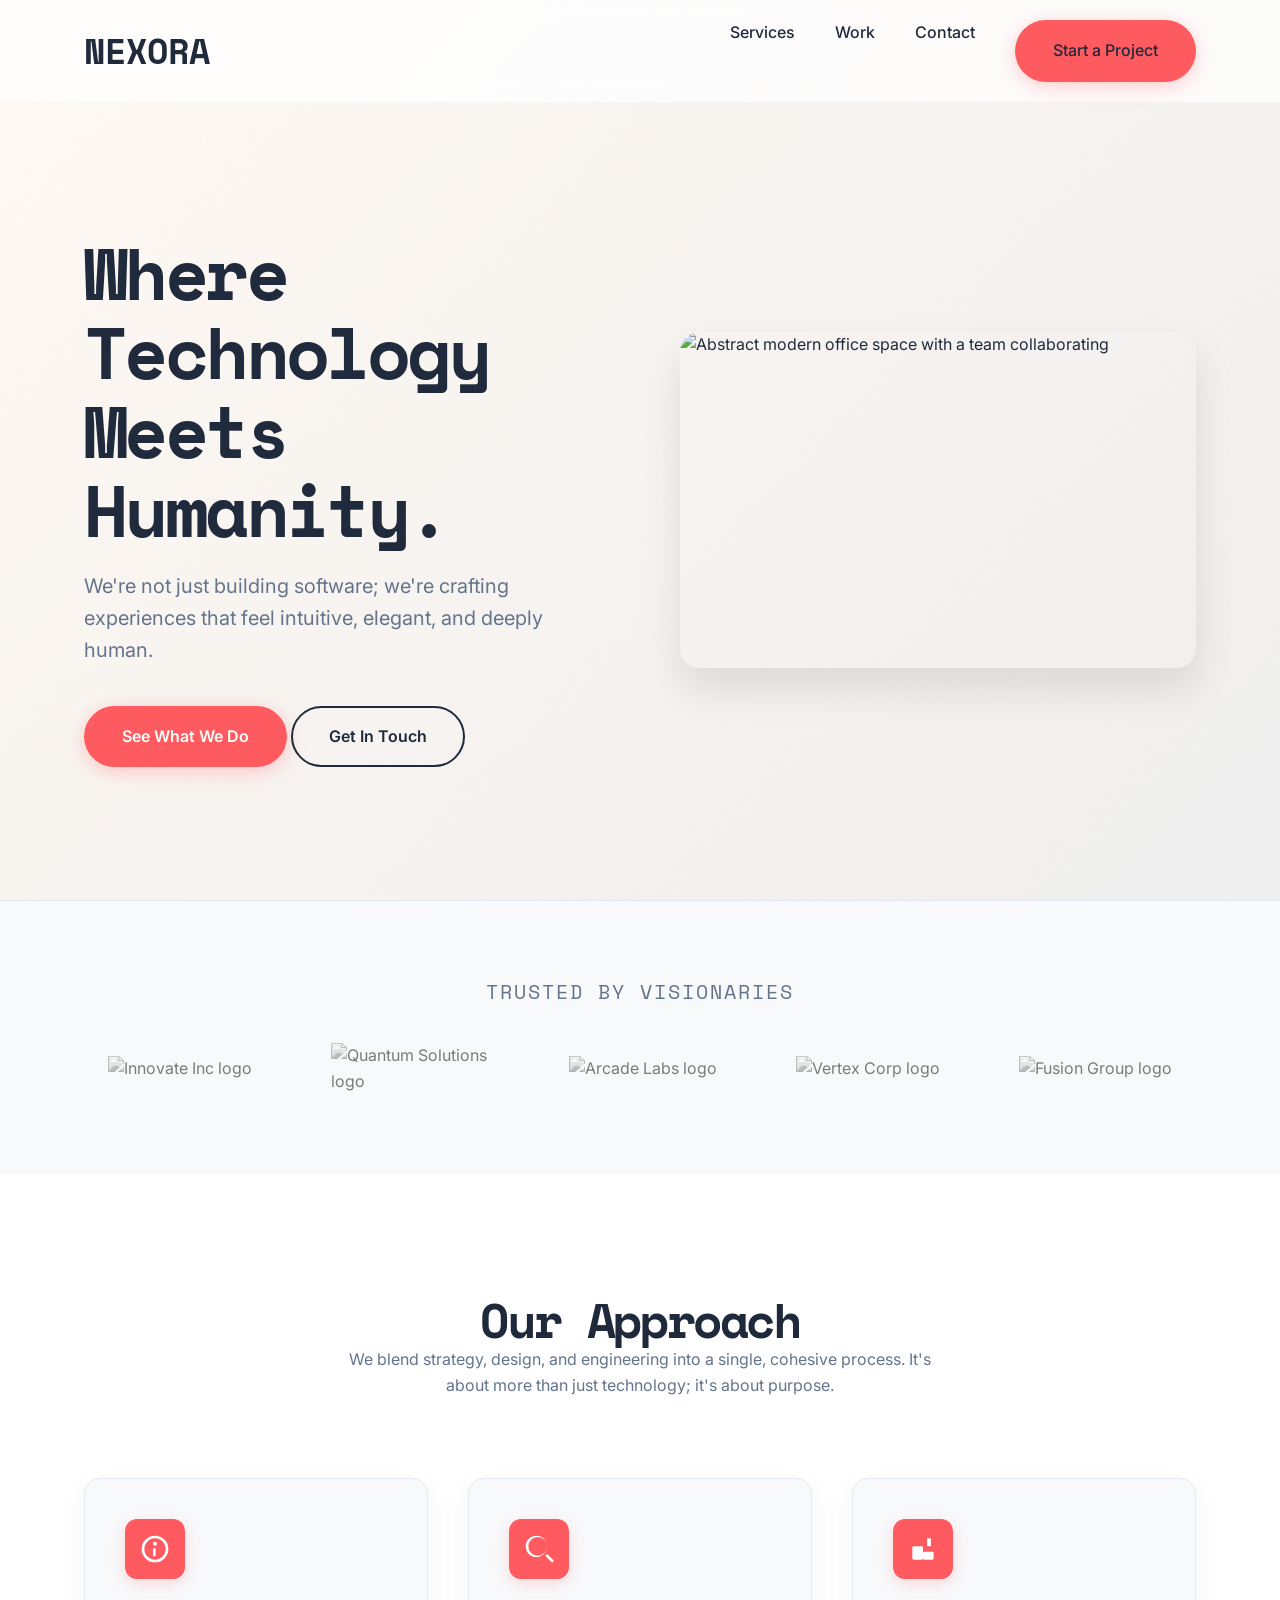
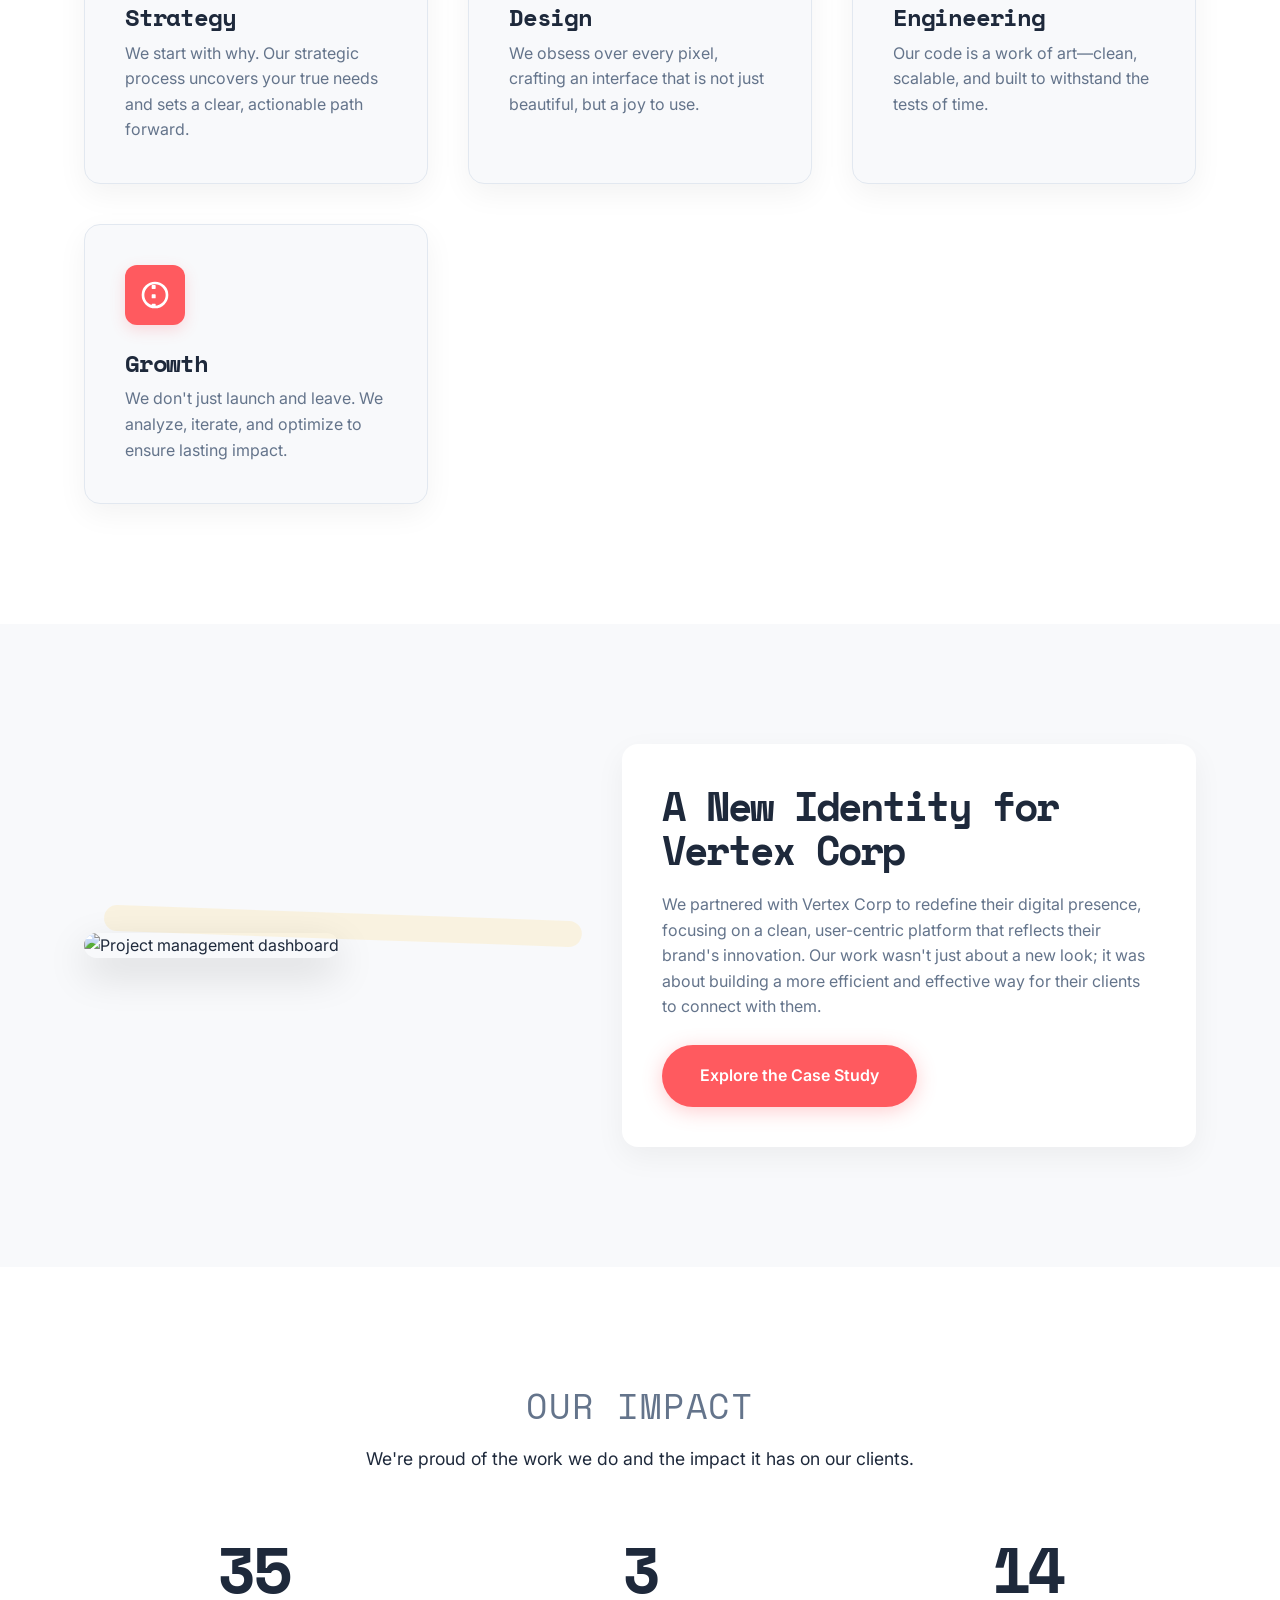
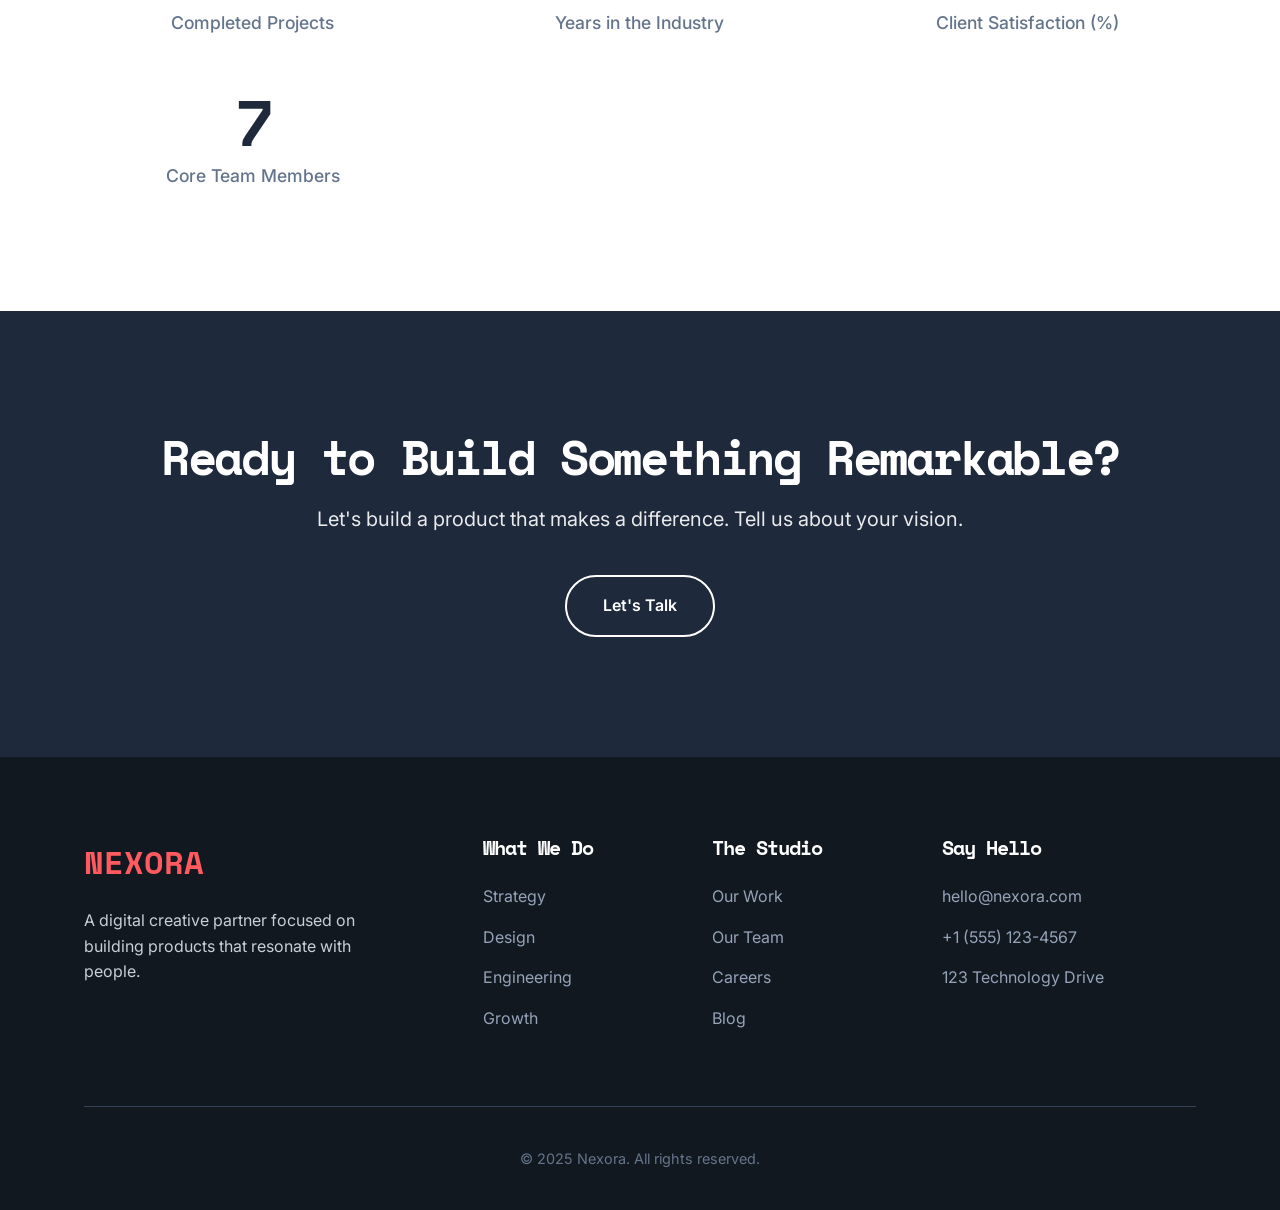
==== index.html @ da6d2971 "Nexora the game changer" ====
<!DOCTYPE html>
<html lang="en">
<head>
    <meta charset="UTF-8">
    <meta name="viewport" content="width=device-width, initial-scale=1.0">
    <title>Nexora - Tech Solutions that Resonate</title>
    <link rel="preconnect" href="https://fonts.googleapis.com">
    <link rel="preconnect" href="https://fonts.gstatic.com" crossorigin>
    <link href="https://fonts.googleapis.com/css2?family=Space+Mono:wght@400;700&family=Inter:wght@300;400;500;600;700&display=swap" rel="stylesheet">
    <style>
        /* Global Styles & Variables */
        :root {
            --primary: #FF5A5F; /* Bold, warm red */
            --secondary: #1E293B; /* Dark slate */
            --accent: #FFC947; /* A bright, energetic yellow */
            --light-bg: #F8F9FB;
            --dark-text: #1E293B;
            --gray-text: #64748B;
        }

        *, *::before, *::after {
            margin: 0;
            padding: 0;
            box-sizing: border-box;
        }

        html {
            scroll-behavior: smooth;
        }

        body {
            font-family: 'Inter', sans-serif;
            color: var(--dark-text);
            background-color: var(--light-bg);
            line-height: 1.6;
            overflow-x: hidden;
            position: relative;
        }
        
        body::before {
            content: '';
            position: fixed;
            top: 0;
            left: 0;
            width: 100%;
            height: 100%;
            pointer-events: none;
            z-index: 9999;
            background-image: url("data:image/svg+xml,%3Csvg viewBox='0 0 500 500' xmlns='http://www.w3.org/2000/svg'%3E%3Cfilter id='n'%3E%3CfeTurbulence type='fractalNoise' baseFrequency='0.8' numOctaves='5' stitchTiles='stitch'/%3E%3C/filter%3E%3Crect width='100%25' height='100%25' filter='url(%23n)' opacity='0.02'/%3E%3C/svg%3E");
        }

        .container {
            width: 90%;
            max-width: 1400px;
            margin: 0 auto;
            padding: 0 20px;
        }
        
        /* Utility Classes */
        .section-padding {
            padding: 120px 0;
        }
        
        .btn {
            display: inline-flex;
            align-items: center;
            justify-content: center;
            padding: 16px 36px;
            border-radius: 9999px;
            text-decoration: none;
            font-weight: 600;
            transition: all 0.3s cubic-bezier(0.2, 0.8, 0.2, 1);
            border: 2px solid transparent;
            cursor: pointer;
            box-shadow: 0 4px 15px rgba(0,0,0,0.1);
            position: relative;
        }
        
        .btn-primary {
            background-color: var(--primary);
            color: white;
            box-shadow: 0 4px 20px rgba(255, 90, 95, 0.3);
        }
        
        .btn-primary:hover {
            background-color: #E64B50;
            transform: translateY(-4px);
            box-shadow: 0 8px 30px rgba(255, 90, 95, 0.4);
        }
        
        .btn-secondary {
            background-color: transparent;
            color: var(--secondary);
            border-color: var(--secondary);
            box-shadow: none;
        }
        
        .btn-secondary:hover {
            background-color: var(--secondary);
            color: white;
            transform: translateY(-4px);
            box-shadow: 0 8px 30px rgba(30, 41, 59, 0.2);
        }
        
        h1, h2, h3 {
            font-family: 'Space Mono', monospace;
            line-height: 1.1;
            font-weight: 700;
            letter-spacing: -0.05em;
        }
        
        h1 { font-size: 4.5rem; }
        h2 { font-size: 3rem; }
        h3 { font-size: 2rem; }

        .text-center { text-align: center; }

        /* Animations */
        .reveal {
            opacity: 0;
            transform: translateY(30px);
            transition: opacity 1s cubic-bezier(0.2, 0.8, 0.2, 1), transform 1s cubic-bezier(0.2, 0.8, 0.2, 1);
        }

        .reveal.visible {
            opacity: 1;
            transform: translateY(0);
        }

        /* Header */
        header {
            position: fixed;
            width: 100%;
            top: 0;
            z-index: 1000;
            padding: 20px 0;
            background: rgba(255, 255, 255, 0.8);
            backdrop-filter: blur(10px);
            -webkit-backdrop-filter: blur(10px);
            transition: background-color 0.3s ease;
        }

        .header-container {
            display: flex;
            justify-content: space-between;
            align-items: center;
        }
        
        .logo {
            font-family: 'Space Mono', monospace;
            font-size: 2.2rem;
            font-weight: 700;
            color: var(--secondary);
            text-decoration: none;
        }
        
        .nav-links {
            display: flex;
            list-style: none;
            gap: 40px;
        }
        
        .nav-links a {
            text-decoration: none;
            color: var(--secondary);
            font-weight: 500;
            position: relative;
            transition: color 0.3s ease;
        }

        .nav-links a:hover {
            color: var(--primary);
        }

        .mobile-menu-btn {
            display: none;
            background: none;
            border: none;
            font-size: 1.8rem;
            cursor: pointer;
            color: var(--dark-text);
        }
        
        /* Hero Section */
        .hero {
            position: relative;
            min-height: 100vh;
            display: flex;
            align-items: center;
            background: linear-gradient(135deg, #FFF9F3 0%, #EFEFEF 100%);
            padding-top: 100px;
            overflow: hidden;
        }
        
        .hero-content {
            position: relative;
            z-index: 2;
            display: grid;
            grid-template-columns: 1fr 1fr;
            gap: 80px;
            align-items: center;
        }
        
        .hero-text {
            max-width: 600px;
        }

        .hero-text h1 {
            color: var(--secondary);
        }

        .hero-text p {
            font-size: 1.25rem;
            color: var(--gray-text);
            margin: 20px 0 40px;
        }
        
        .hero-image-wrapper {
            position: relative;
            width: 100%;
            padding-bottom: 65%;
            border-radius: 20px;
            overflow: hidden;
            box-shadow: 0 20px 40px rgba(0, 0, 0, 0.1);
        }
        
        .hero-image {
            position: absolute;
            top: 0;
            left: 0;
            width: 100%;
            height: 100%;
            object-fit: cover;
            object-position: center;
            animation: image-float 6s ease-in-out infinite;
        }

        @keyframes image-float {
            0% { transform: translateY(0px); }
            50% { transform: translateY(-10px); }
            100% { transform: translateY(0px); }
        }

        /* Client Logos Section */
        .client-logos {
            padding: 80px 0;
            background-color: var(--light-bg);
            border-top: 1px solid #E2E8F0;
        }

        .client-logos h2 {
            font-size: 1.25rem;
            font-weight: 500;
            color: var(--gray-text);
            margin-bottom: 40px;
            text-align: center;
            text-transform: uppercase;
            letter-spacing: 2px;
        }

        .logo-grid {
            display: flex;
            justify-content: space-around;
            align-items: center;
            flex-wrap: wrap;
            gap: 30px;
        }

        .logo-grid img {
            max-width: 160px;
            height: auto;
            filter: grayscale(100%);
            opacity: 0.6;
            transition: all 0.3s ease;
        }

        .logo-grid img:hover {
            filter: grayscale(0%);
            opacity: 1;
            transform: scale(1.05);
        }

        /* Services Section */
        .services {
            background-color: white;
            padding: 120px 0;
        }

        .section-header {
            text-align: center;
            margin-bottom: 80px;
        }

        .services-grid {
            display: grid;
            grid-template-columns: repeat(auto-fit, minmax(300px, 1fr));
            gap: 40px;
        }

        .service-card {
            background-color: var(--light-bg);
            border-radius: 16px;
            padding: 40px;
            border: 1px solid #E2E8F0;
            transition: transform 0.4s cubic-bezier(0.2, 0.8, 0.2, 1), box-shadow 0.4s ease;
            position: relative;
            z-index: 2;
            overflow: hidden;
            box-shadow: 0 10px 30px rgba(0,0,0,0.05);
        }
        
        .service-card:hover {
            transform: translateY(-10px);
            box-shadow: 0 20px 40px rgba(0,0,0,0.1);
        }
        
        .service-card h3 {
            font-size: 1.5rem;
            margin-bottom: 10px;
            font-weight: 600;
        }
        
        .service-card p {
            color: var(--gray-text);
        }
        
        .service-card .icon-wrapper {
            width: 60px;
            height: 60px;
            display: flex;
            align-items: center;
            justify-content: center;
            background-color: var(--primary);
            border-radius: 12px;
            margin-bottom: 25px;
            box-shadow: 0 5px 15px rgba(255, 90, 95, 0.2);
            transition: transform 0.3s ease;
        }

        .service-card:hover .icon-wrapper {
            transform: rotate(5deg) scale(1.05);
        }

        .service-card .icon-wrapper svg {
            color: white;
            width: 32px;
            height: 32px;
        }

        /* Featured Project Section - Asymmetrical and Layered */
        .featured-project {
            background-color: var(--light-bg);
            padding: 120px 0;
            position: relative;
        }

        .project-content {
            display: grid;
            grid-template-columns: 1fr 1.2fr;
            gap: 60px;
            align-items: center;
            position: relative;
        }

        .project-image-wrapper {
            position: relative;
            z-index: 2;
        }
        
        .project-image-wrapper img {
            width: 100%;
            height: auto;
            border-radius: 16px;
            box-shadow: 0 15px 40px rgba(0, 0, 0, 0.15);
            transition: transform 0.4s ease;
        }
        
        .project-image-wrapper:hover img {
            transform: scale(1.02);
        }

        .project-image-wrapper::after {
            content: '';
            position: absolute;
            top: -20px;
            right: -20px;
            width: 100%;
            height: 100%;
            background-color: var(--accent);
            opacity: 0.15;
            border-radius: 20px;
            z-index: -1;
            transform: rotate(2deg);
        }

        .project-text {
            position: relative;
            z-index: 3;
            background-color: white;
            padding: 40px;
            border-radius: 16px;
            box-shadow: 0 10px 30px rgba(0, 0, 0, 0.05);
        }

        .project-text h2 {
            font-size: 2.5rem;
            margin-bottom: 20px;
        }
        
        .project-text p {
            margin-bottom: 25px;
            color: var(--gray-text);
        }
        
        /* Stats Section */
        .stats {
            padding: 120px 0;
            background-color: white;
            text-align: center;
        }
        
        .stats-grid {
            display: grid;
            grid-template-columns: repeat(auto-fit, minmax(250px, 1fr));
            gap: 50px;
            margin-top: 60px;
        }
        
        .stat-item h3 {
            font-size: 4rem;
            color: var(--secondary);
            font-weight: 700;
        }
        
        .stat-item p {
            color: var(--gray-text);
            font-weight: 500;
            font-size: 1.1rem;
            margin-top: 5px;
        }

        /* CTA Section */
        .cta {
            background-color: var(--secondary);
            padding: 120px 0;
            color: white;
            text-align: center;
        }
        
        .cta h2 {
            font-size: 3rem;
            color: white;
            margin-bottom: 20px;
        }
        
        .cta p {
            max-width: 800px;
            margin: 0 auto 40px;
            font-size: 1.25rem;
            opacity: 0.9;
        }

        .cta .btn-secondary {
            color: white;
            border-color: white;
        }

        .cta .btn-secondary:hover {
            background-color: white;
            color: var(--secondary);
            transform: translateY(-4px);
        }

        /* Footer */
        footer {
            background-color: #121820;
            color: #C8CFD7;
            padding: 80px 0 40px;
        }
        
        .footer-content {
            display: grid;
            grid-template-columns: 2fr 1fr 1fr 1.5fr;
            gap: 60px;
            margin-bottom: 60px;
        }

        .footer-logo {
            font-family: 'Space Mono', monospace;
            font-size: 2rem;
            font-weight: 700;
            color: var(--primary);
            text-decoration: none;
            margin-bottom: 20px;
            display: block;
        }
        
        .footer-column h3 {
            margin-bottom: 25px;
            color: white;
            font-weight: 600;
            font-size: 1.25rem;
        }
        
        .footer-links {
            list-style: none;
        }
        
        .footer-links li {
            margin-bottom: 15px;
        }
        
        .footer-links a {
            color: #94A3B8;
            text-decoration: none;
            transition: color 0.3s ease;
        }
        
        .footer-links a:hover {
            color: white;
        }
        
        .copyright {
            text-align: center;
            padding-top: 40px;
            border-top: 1px solid #334155;
            color: #64748B;
            font-size: 0.9rem;
        }
        
        /* Responsive Design */
        @media (max-width: 1100px) {
            h1 { font-size: 3.5rem; }
            h2 { font-size: 2.5rem; }
            
            .hero-content, .project-content {
                grid-template-columns: 1fr;
            }

            .hero-text, .project-text {
                max-width: none;
            }

            .hero-image-wrapper {
                order: -1;
                margin-bottom: 40px;
            }
        
            .project-text {
                padding: 30px;
            }

            .footer-content {
                grid-template-columns: 1fr 1fr;
            }
        }
        
        @media (max-width: 768px) {
            h1 { font-size: 2.5rem; }
            h2 { font-size: 2rem; }
            h3 { font-size: 1.5rem; }

            .nav-links {
                display: none;
                flex-direction: column;
                position: absolute;
                top: 100%;
                left: 0;
                width: 100%;
                background: rgba(255, 255, 255, 0.95);
                backdrop-filter: blur(10px);
                padding: 20px;
                box-shadow: 0 5px 10px rgba(0, 0, 0, 0.05);
            }
            
            .nav-links.active {
                display: flex;
            }
            
            .nav-links li {
                margin: 10px 0;
            }

            .nav-links a {
                padding: 10px 0;
            }
            
            .mobile-menu-btn {
                display: block;
            }
        
            .section-padding {
                padding: 80px 0;
            }

            .footer-content {
                grid-template-columns: 1fr;
            }
        }
    </style>
</head>
<body>
    <header>
        <div class="container header-container">
            <a href="#" class="logo">NEXORA</a>
            <button class="mobile-menu-btn">☰</button>
            <ul class="nav-links">
                <li><a href="#services">Services</a></li>
                <li><a href="#portfolio">Work</a></li>
                <li><a href="#contact">Contact</a></li>
                <li><a href="#" class="btn btn-primary">Start a Project</a></li>
            </ul>
        </div>
    </header>

    <section class="hero">
        <div class="container hero-content">
            <div class="hero-text reveal">
                <h1>Where Technology Meets Humanity.</h1>
                <p>We're not just building software; we're crafting experiences that feel intuitive, elegant, and deeply human.</p>
                <div class="hero-buttons">
                    <a href="#services" class="btn btn-primary">See What We Do</a>
                    <a href="#contact" class="btn btn-secondary">Get In Touch</a>
                </div>
            </div>
            <div class="hero-image-wrapper reveal">
                <img class="hero-image" src="https://images.unsplash.com/photo-1542744173-8e7e171b764b?q=80&w=2070&auto=format&fit=crop&ixlib=rb-4.0.3&ixid=M3wxMjA3fDB8MHxwaG90by1wYWdlfHx8fGVufDB8fHx8fA%3D%3D" alt="Abstract modern office space with a team collaborating" loading="lazy">
            </div>
        </div>
    </section>

    <section class="client-logos">
        <div class="container">
            <h2 class="reveal">Trusted by Visionaries</h2>
            <div class="logo-grid reveal">
                <img src="https://via.placeholder.com/160x80.png?text=Innovate+Inc" alt="Innovate Inc logo" loading="lazy">
                <img src="https://via.placeholder.com/160x80.png?text=Quantum+Solutions" alt="Quantum Solutions logo" loading="lazy">
                <img src="https://via.placeholder.com/160x80.png?text=Arcade+Labs" alt="Arcade Labs logo" loading="lazy">
                <img src="https://via.placeholder.com/160x80.png?text=Vertex+Corp" alt="Vertex Corp logo" loading="lazy">
                <img src="https://via.placeholder.com/160x80.png?text=Fusion+Group" alt="Fusion Group logo" loading="lazy">
            </div>
        </div>
    </section>

    <section class="services section-padding" id="services">
        <div class="container">
            <div class="section-header reveal">
                <h2>Our Approach</h2>
                <p style="max-width: 600px; margin: 0 auto; color: var(--gray-text);">We blend strategy, design, and engineering into a single, cohesive process. It's about more than just technology; it's about purpose.</p>
            </div>
            <div class="services-grid">
                <div class="service-card reveal" style="transition-delay: 0s;">
                    <div class="icon-wrapper">
                        <svg xmlns="http://www.w3.org/2000/svg" viewBox="0 0 24 24" fill="currentColor"><path d="M12 2a10 10 0 1 0 10 10A10 10 0 0 0 12 2Zm0 18a8 8 0 1 1 8-8A8 8 0 0 1 12 20Z"/><path d="M12 11.5a.5.5 0 0 1 .5.5v5a.5.5 0 0 1-.5.5h-1a.5.5 0 0 1-.5-.5v-5a.5.5 0 0 1 .5-.5h1Z"/><circle cx="12" cy="8" r="1.5"/></svg>
                    </div>
                    <h3>Strategy</h3>
                    <p>We start with why. Our strategic process uncovers your true needs and sets a clear, actionable path forward.</p>
                </div>
                <div class="service-card reveal" style="transition-delay: 0.1s;">
                    <div class="icon-wrapper">
                        <svg xmlns="http://www.w3.org/2000/svg" viewBox="0 0 24 24" fill="currentColor"><path d="M18 10a8 8 0 1 1-16 0 8 8 0 0 1 16 0ZM18 10a7 7 0 1 0-14 0 7 7 0 0 0 14 0Z"/><path d="M22 22a.999.999 0 0 1-.707-.293l-4-4a.999.999 0 0 1 1.414-1.414l4 4a.999.999 0 0 1-.707 1.707Z"/></svg>
                    </div>
                    <h3>Design</h3>
                    <p>We obsess over every pixel, crafting an interface that is not just beautiful, but a joy to use.</p>
                </div>
                <div class="service-card reveal" style="transition-delay: 0.2s;">
                    <div class="icon-wrapper">
                        <svg xmlns="http://www.w3.org/2000/svg" viewBox="0 0 24 24" fill="currentColor"><path d="M11 20H5a.998.998 0 0 1-1-1v-8a.998.998 0 0 1 1-1h6a.998.998 0 0 1 1 1v8a.998.998 0 0 1-1 1ZM19 20H13a.998.998 0 0 1-1-1v-4a.998.998 0 0 1 1-1h6a.998.998 0 0 1 1 1v4a.998.998 0 0 1-1 1ZM15 7.5a.5.5 0 0 1 .5-.5h2a.5.5 0 0 1 .5.5v2a.5.5 0 0 1-.5.5h-2a.5.5 0 0 1-.5-.5v-2ZM15 4.5a.5.5 0 0 1 .5-.5h2a.5.5 0 0 1 .5.5v2a.5.5 0 0 1-.5.5h-2a.5.5 0 0 1-.5-.5v-2Z"/></svg>
                    </div>
                    <h3>Engineering</h3>
                    <p>Our code is a work of art—clean, scalable, and built to withstand the tests of time.</p>
                </div>
                <div class="service-card reveal" style="transition-delay: 0.3s;">
                    <div class="icon-wrapper">
                        <svg xmlns="http://www.w3.org/2000/svg" viewBox="0 0 24 24" fill="currentColor"><path d="M12 2A10 10 0 1 0 22 12A10 10 0 0 0 12 2ZM12 20a8 8 0 1 1 8-8A8 8 0 0 1 12 20Z"/><path d="M12 4.5a.5.5 0 0 1 .5.5v2a.5.5 0 0 1-.5.5h-2a.5.5 0 0 1-.5-.5v-2a.5.5 0 0 1 .5-.5h2ZM12 11.5a.5.5 0 0 1 .5.5v2a.5.5 0 0 1-.5.5h-2a.5.5 0 0 1-.5-.5v-2a.5.5 0 0 1 .5-.5h2ZM12 18.5a.5.5 0 0 1 .5.5v2a.5.5 0 0 1-.5.5h-2a.5.5 0 0 1-.5-.5v-2a.5.5 0 0 1 .5-.5h2Z"/></svg>
                    </div>
                    <h3>Growth</h3>
                    <p>We don't just launch and leave. We analyze, iterate, and optimize to ensure lasting impact.</p>
                </div>
            </div>
        </div>
    </section>

    <section class="featured-project section-padding" id="portfolio">
        <div class="container project-content reveal">
            <div class="project-image-wrapper">
                <img src="https://images.unsplash.com/photo-1549692520-acc6669e2f0c?q=80&w=2070&auto=format&fit=crop&ixlib=rb-4.0.3&ixid=M3wxMjA3fDB8MHxwaG90by1wYWdlfHx8fGVufDB8fHx8fA%3D%3D" alt="Project management dashboard" loading="lazy">
            </div>
            <div class="project-text">
                <h2>A New Identity for Vertex Corp</h2>
                <p>We partnered with Vertex Corp to redefine their digital presence, focusing on a clean, user-centric platform that reflects their brand's innovation. Our work wasn't just about a new look; it was about building a more efficient and effective way for their clients to connect with them.</p>
                <a href="#" class="btn btn-primary">Explore the Case Study</a>
            </div>
        </div>
    </section>
    
    <section class="stats section-padding text-center">
        <div class="container reveal">
            <h2 style="font-size: 2.2rem; color: var(--gray-text); font-weight: 500; letter-spacing: 0.05em; text-transform: uppercase; margin-bottom: 20px;">Our Impact</h2>
            <p style="max-width: 700px; margin: 0 auto 60px; font-size: 1.1rem;">We're proud of the work we do and the impact it has on our clients.</p>
            <div class="stats-grid">
                <div class="stat-item reveal" style="transition-delay: 0s;">
                    <h3 class="stat-number" data-target="250">0</h3>
                    <p>Completed Projects</p>
                </div>
                <div class="stat-item reveal" style="transition-delay: 0.1s;">
                    <h3 class="stat-number" data-target="15">0</h3>
                    <p>Years in the Industry</p>
                </div>
                <div class="stat-item reveal" style="transition-delay: 0.2s;">
                    <h3 class="stat-number" data-target="99">0</h3>
                    <p>Client Satisfaction (%)</p>
                </div>
                <div class="stat-item reveal" style="transition-delay: 0.3s;">
                    <h3 class="stat-number" data-target="50">0</h3>
                    <p>Core Team Members</p>
                </div>
            </div>
        </div>
    </section>

    <section class="cta section-padding" id="contact">
        <div class="container reveal">
            <h2>Ready to Build Something Remarkable?</h2>
            <p>Let's build a product that makes a difference. Tell us about your vision.</p>
            <a href="#" class="btn btn-secondary">Let's Talk</a>
        </div>
    </section>

    <footer>
        <div class="container">
            <div class="footer-content">
                <div class="footer-column reveal" style="transition-delay: 0s;">
                    <a href="#" class="footer-logo">NEXORA</a>
                    <p style="max-width: 300px;">A digital creative partner focused on building products that resonate with people.</p>
                </div>
                <div class="footer-column reveal" style="transition-delay: 0.1s;">
                    <h3>What We Do</h3>
                    <ul class="footer-links">
                        <li><a href="#">Strategy</a></li>
                        <li><a href="#">Design</a></li>
                        <li><a href="#">Engineering</a></li>
                        <li><a href="#">Growth</a></li>
                    </ul>
                </div>
                <div class="footer-column reveal" style="transition-delay: 0.2s;">
                    <h3>The Studio</h3>
                    <ul class="footer-links">
                        <li><a href="#">Our Work</a></li>
                        <li><a href="#">Our Team</a></li>
                        <li><a href="#">Careers</a></li>
                        <li><a href="#">Blog</a></li>
                    </ul>
                </div>
                <div class="footer-column reveal" style="transition-delay: 0.3s;">
                    <h3>Say Hello</h3>
                    <ul class="footer-links">
                        <li><a href="mailto:hello@nexora.com">hello@nexora.com</a></li>
                        <li><a href="#">+1 (555) 123-4567</a></li>
                        <li><a href="#">123 Technology Drive</a></li>
                    </ul>
                </div>
            </div>
            <div class="copyright">
                <p>&copy; 2025 Nexora. All rights reserved.</p>
            </div>
        </div>
    </footer>

    <script>
        // Mobile menu toggle
        document.querySelector('.mobile-menu-btn').addEventListener('click', function() {
            document.querySelector('.nav-links').classList.toggle('active');
        });

        // Intersection Observer for Animations and Stats
        document.addEventListener('DOMContentLoaded', () => {
            const observerOptions = {
                root: null,
                rootMargin: '0px',
                threshold: 0.1
            };

            const revealObserver = new IntersectionObserver((entries, observer) => {
                entries.forEach(entry => {
                    if (entry.isIntersecting) {
                        entry.target.classList.add('visible');
                        observer.unobserve(entry.target);
                    }
                });
            }, observerOptions);

            const statObserver = new IntersectionObserver((entries, observer) => {
                entries.forEach(entry => {
                    if (entry.isIntersecting) {
                        const target = +entry.target.getAttribute('data-target');
                        const speed = 200;
                        let count = 0;
                        const updateCount = () => {
                            const increment = target / speed;
                            if (count < target) {
                                count += increment;
                                entry.target.innerText = Math.ceil(count);
                                requestAnimationFrame(updateCount);
                            } else {
                                entry.target.innerText = target;
                            }
                        };
                        updateCount();
                        observer.unobserve(entry.target);
                    }
                });
            }, { ...observerOptions, threshold: 0.5 });

            document.querySelectorAll('.reveal').forEach(el => revealObserver.observe(el));
            document.querySelectorAll('.stat-number').forEach(el => statObserver.observe(el));
        });
    </script>
</body>
</html>
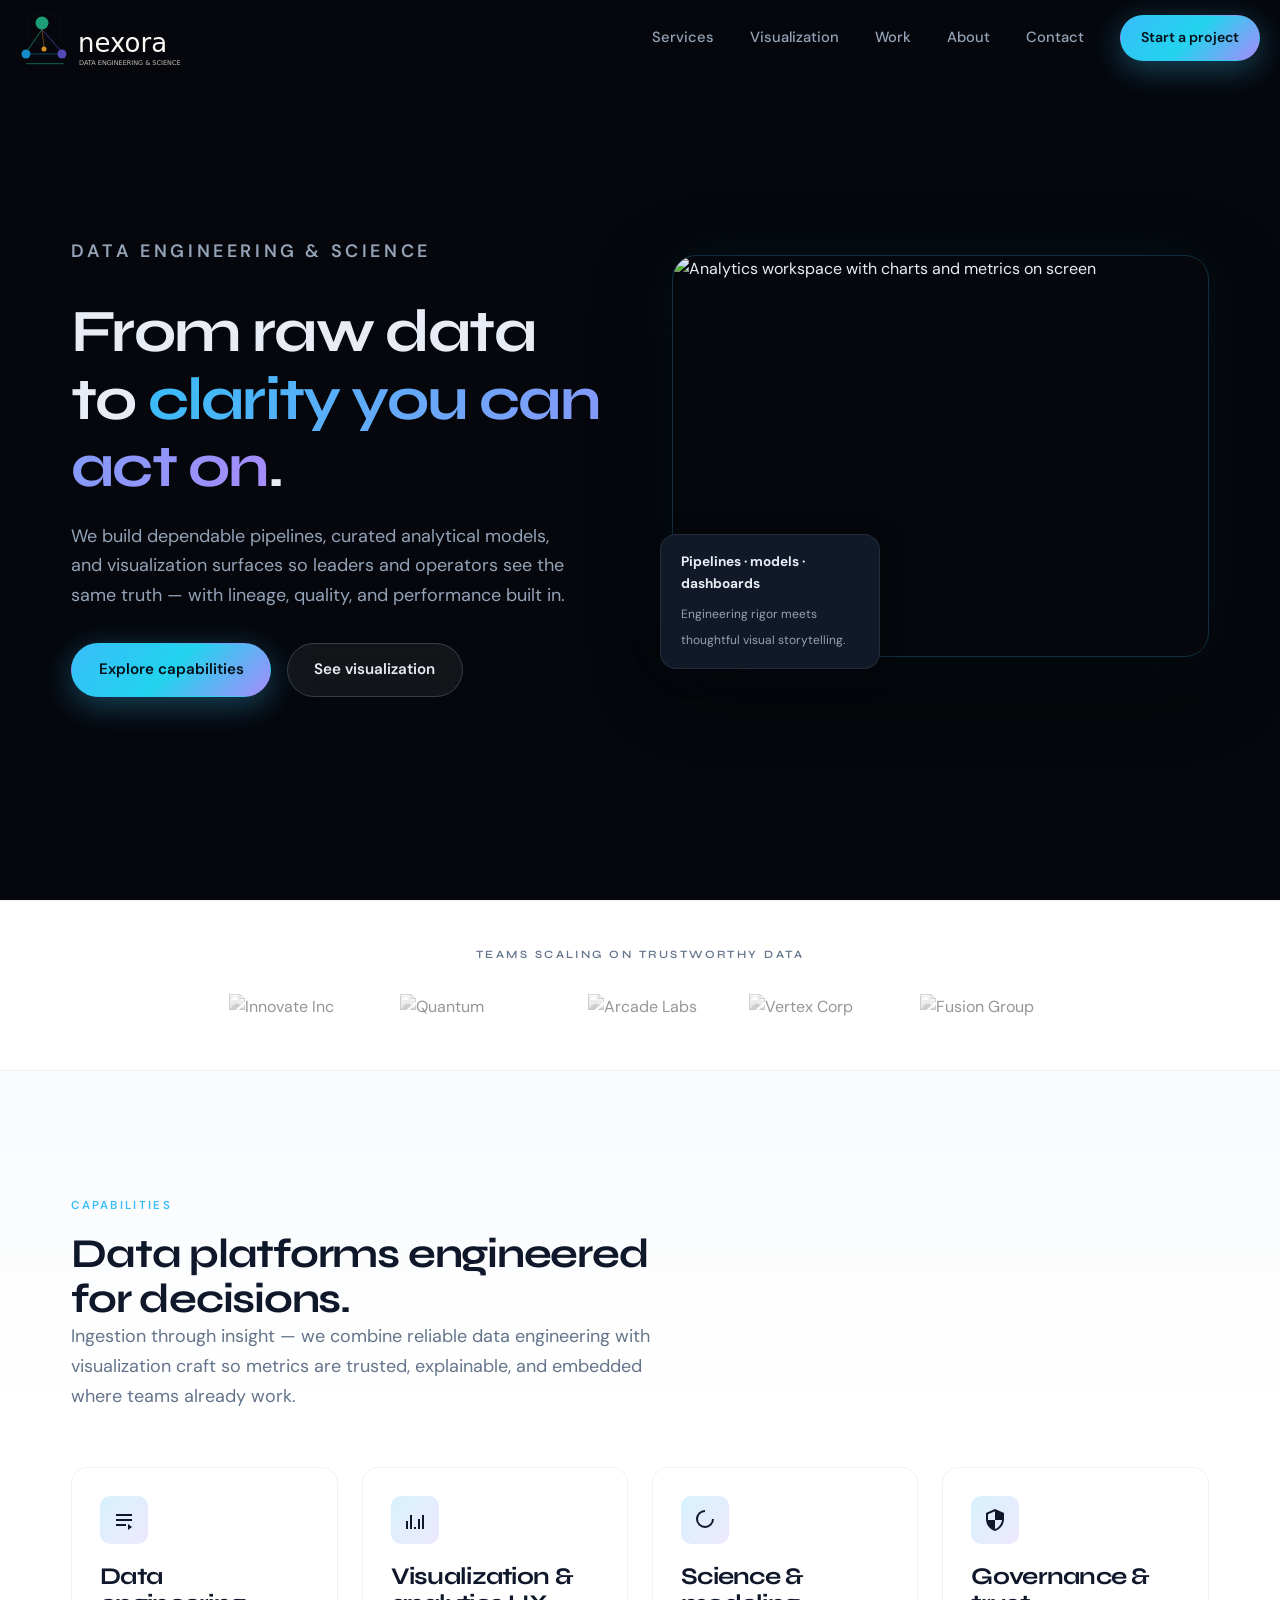
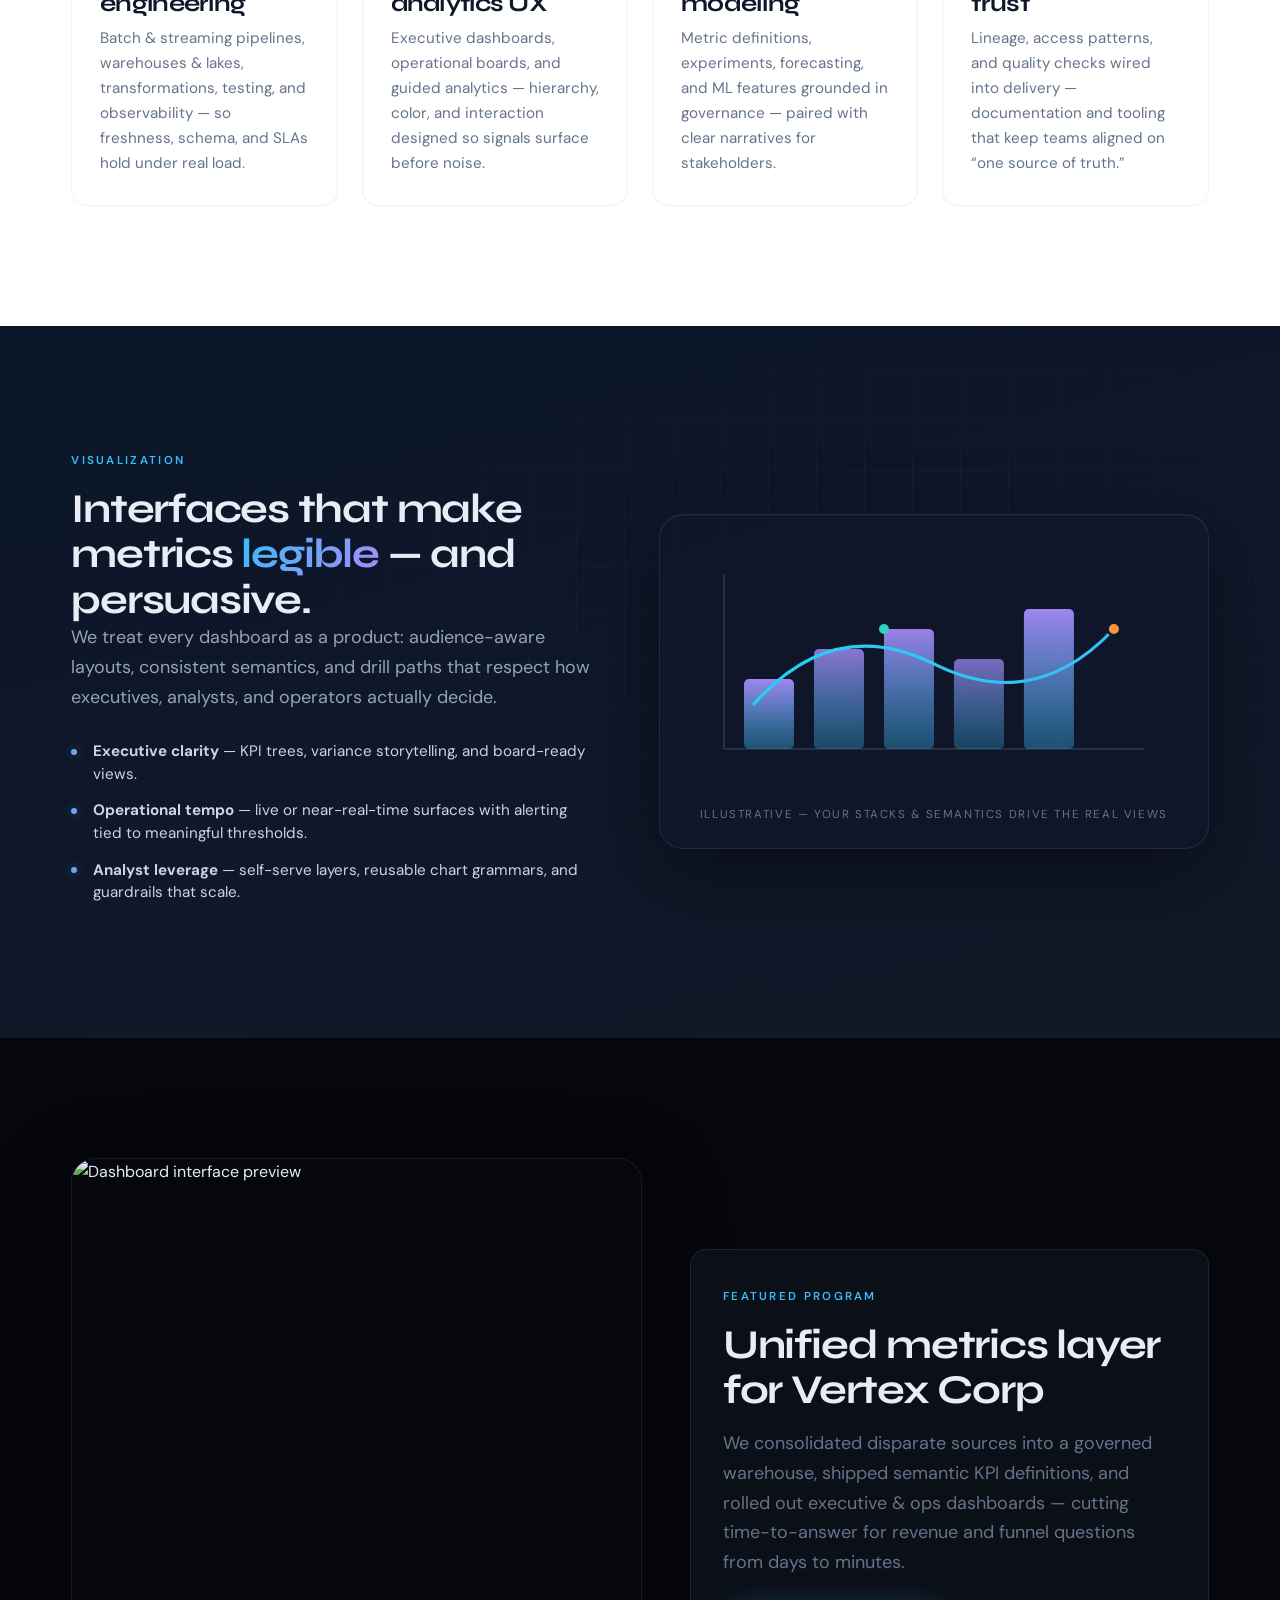
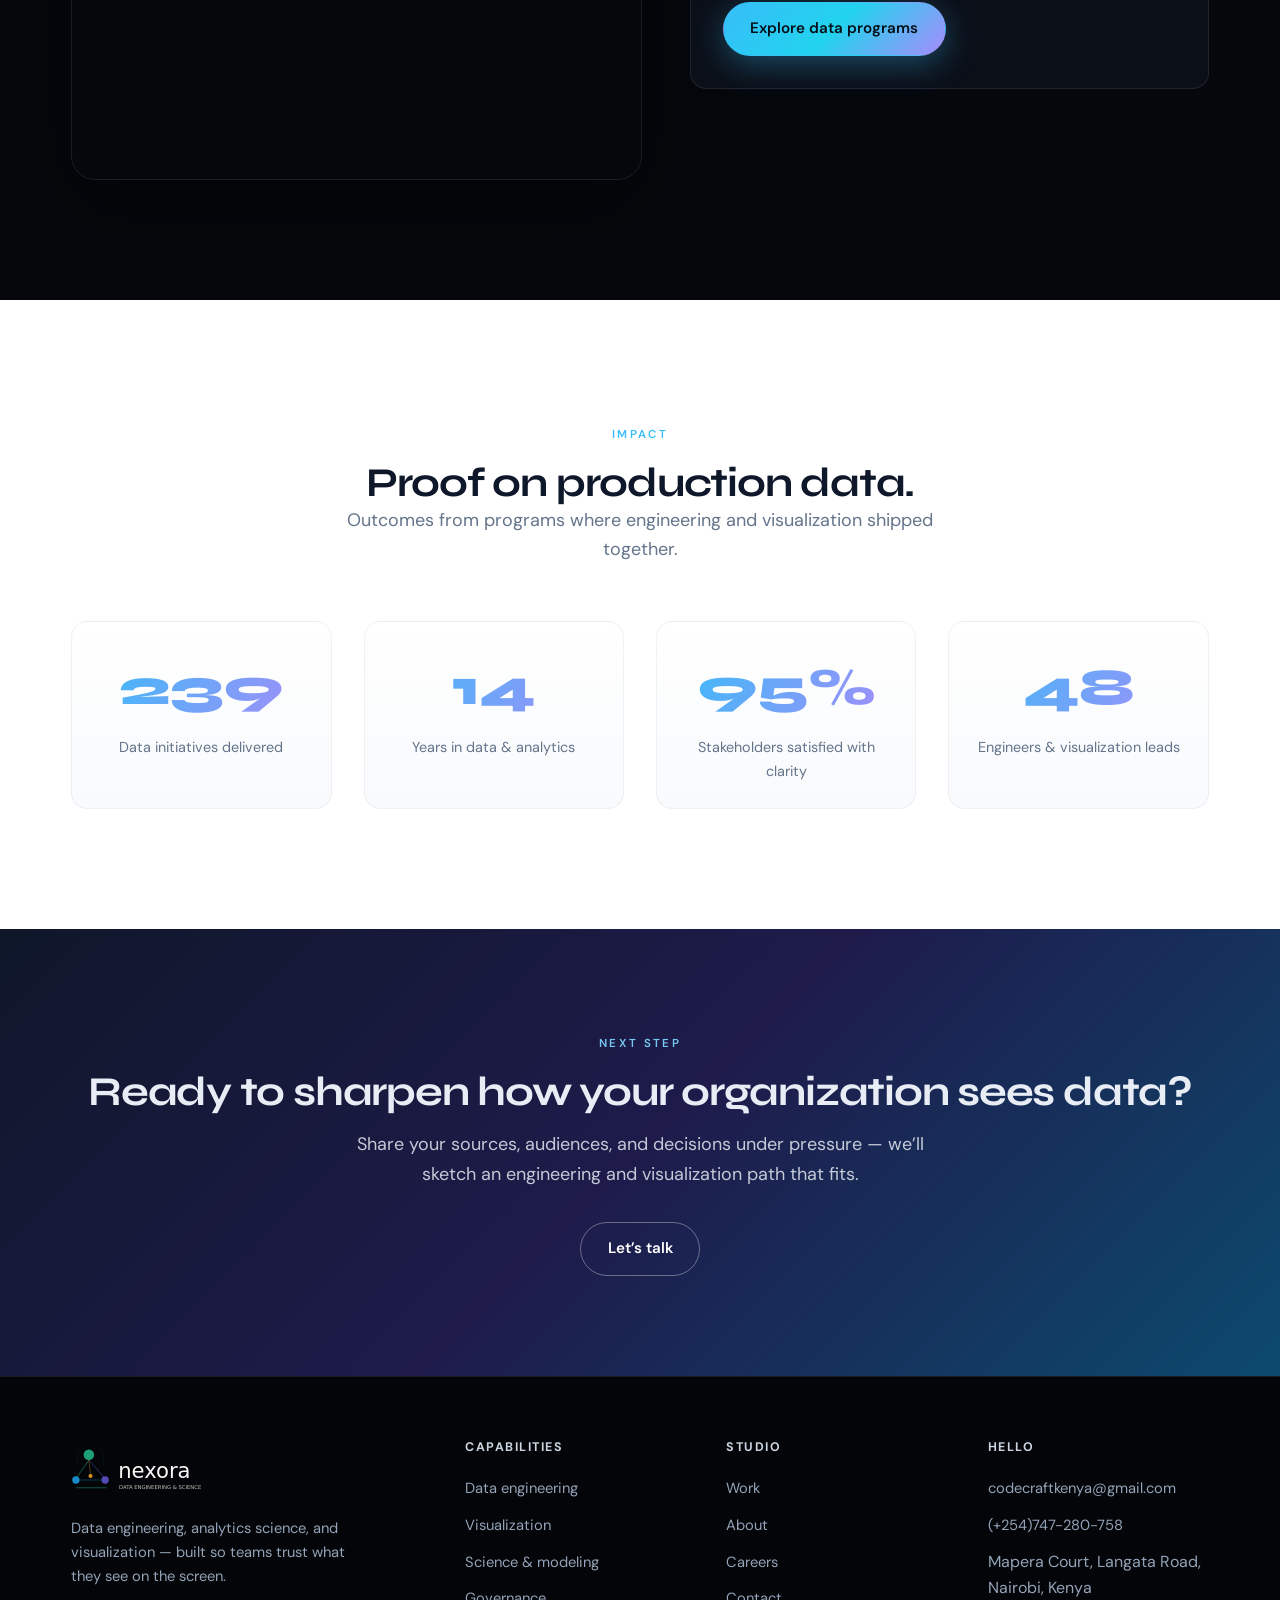
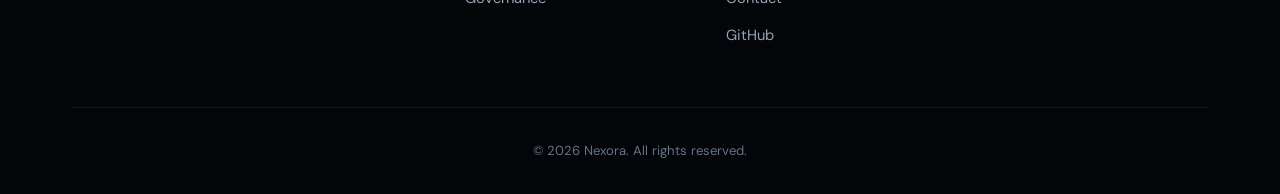
==== commit 06557a66: "Nexus revamp" ====
--- a/index.html
+++ b/index.html
@@ -1,820 +1,247 @@
 <!DOCTYPE html>
 <html lang="en">
 <head>
-    <meta charset="UTF-8">
-    <meta name="viewport" content="width=device-width, initial-scale=1.0">
-    <title>Nexora - Tech Solutions that Resonate</title>
-    <link rel="preconnect" href="https://fonts.googleapis.com">
-    <link rel="preconnect" href="https://fonts.gstatic.com" crossorigin>
-    <link href="https://fonts.googleapis.com/css2?family=Space+Mono:wght@400;700&family=Inter:wght@300;400;500;600;700&display=swap" rel="stylesheet">
-    <style>
-        /* Global Styles & Variables */
-        :root {
-            --primary: #FF5A5F; /* Bold, warm red */
-            --secondary: #1E293B; /* Dark slate */
-            --accent: #FFC947; /* A bright, energetic yellow */
-            --light-bg: #F8F9FB;
-            --dark-text: #1E293B;
-            --gray-text: #64748B;
-        }
-
-        *, *::before, *::after {
-            margin: 0;
-            padding: 0;
-            box-sizing: border-box;
-        }
-
-        html {
-            scroll-behavior: smooth;
-        }
-
-        body {
-            font-family: 'Inter', sans-serif;
-            color: var(--dark-text);
-            background-color: var(--light-bg);
-            line-height: 1.6;
-            overflow-x: hidden;
-            position: relative;
-        }
-        
-        body::before {
-            content: '';
-            position: fixed;
-            top: 0;
-            left: 0;
-            width: 100%;
-            height: 100%;
-            pointer-events: none;
-            z-index: 9999;
-            background-image: url("data:image/svg+xml,%3Csvg viewBox='0 0 500 500' xmlns='http://www.w3.org/2000/svg'%3E%3Cfilter id='n'%3E%3CfeTurbulence type='fractalNoise' baseFrequency='0.8' numOctaves='5' stitchTiles='stitch'/%3E%3C/filter%3E%3Crect width='100%25' height='100%25' filter='url(%23n)' opacity='0.02'/%3E%3C/svg%3E");
-        }
-
-        .container {
-            width: 90%;
-            max-width: 1400px;
-            margin: 0 auto;
-            padding: 0 20px;
-        }
-        
-        /* Utility Classes */
-        .section-padding {
-            padding: 120px 0;
-        }
-        
-        .btn {
-            display: inline-flex;
-            align-items: center;
-            justify-content: center;
-            padding: 16px 36px;
-            border-radius: 9999px;
-            text-decoration: none;
-            font-weight: 600;
-            transition: all 0.3s cubic-bezier(0.2, 0.8, 0.2, 1);
-            border: 2px solid transparent;
-            cursor: pointer;
-            box-shadow: 0 4px 15px rgba(0,0,0,0.1);
-            position: relative;
-        }
-        
-        .btn-primary {
-            background-color: var(--primary);
-            color: white;
-            box-shadow: 0 4px 20px rgba(255, 90, 95, 0.3);
-        }
-        
-        .btn-primary:hover {
-            background-color: #E64B50;
-            transform: translateY(-4px);
-            box-shadow: 0 8px 30px rgba(255, 90, 95, 0.4);
-        }
-        
-        .btn-secondary {
-            background-color: transparent;
-            color: var(--secondary);
-            border-color: var(--secondary);
-            box-shadow: none;
-        }
-        
-        .btn-secondary:hover {
-            background-color: var(--secondary);
-            color: white;
-            transform: translateY(-4px);
-            box-shadow: 0 8px 30px rgba(30, 41, 59, 0.2);
-        }
-        
-        h1, h2, h3 {
-            font-family: 'Space Mono', monospace;
-            line-height: 1.1;
-            font-weight: 700;
-            letter-spacing: -0.05em;
-        }
-        
-        h1 { font-size: 4.5rem; }
-        h2 { font-size: 3rem; }
-        h3 { font-size: 2rem; }
-
-        .text-center { text-align: center; }
-
-        /* Animations */
-        .reveal {
-            opacity: 0;
-            transform: translateY(30px);
-            transition: opacity 1s cubic-bezier(0.2, 0.8, 0.2, 1), transform 1s cubic-bezier(0.2, 0.8, 0.2, 1);
-        }
-
-        .reveal.visible {
-            opacity: 1;
-            transform: translateY(0);
-        }
-
-        /* Header */
-        header {
-            position: fixed;
-            width: 100%;
-            top: 0;
-            z-index: 1000;
-            padding: 20px 0;
-            background: rgba(255, 255, 255, 0.8);
-            backdrop-filter: blur(10px);
-            -webkit-backdrop-filter: blur(10px);
-            transition: background-color 0.3s ease;
-        }
-
-        .header-container {
-            display: flex;
-            justify-content: space-between;
-            align-items: center;
-        }
-        
-        .logo {
-            font-family: 'Space Mono', monospace;
-            font-size: 2.2rem;
-            font-weight: 700;
-            color: var(--secondary);
-            text-decoration: none;
-        }
-        
-        .nav-links {
-            display: flex;
-            list-style: none;
-            gap: 40px;
-        }
-        
-        .nav-links a {
-            text-decoration: none;
-            color: var(--secondary);
-            font-weight: 500;
-            position: relative;
-            transition: color 0.3s ease;
-        }
-
-        .nav-links a:hover {
-            color: var(--primary);
-        }
-
-        .mobile-menu-btn {
-            display: none;
-            background: none;
-            border: none;
-            font-size: 1.8rem;
-            cursor: pointer;
-            color: var(--dark-text);
-        }
-        
-        /* Hero Section */
-        .hero {
-            position: relative;
-            min-height: 100vh;
-            display: flex;
-            align-items: center;
-            background: linear-gradient(135deg, #FFF9F3 0%, #EFEFEF 100%);
-            padding-top: 100px;
-            overflow: hidden;
-        }
-        
-        .hero-content {
-            position: relative;
-            z-index: 2;
-            display: grid;
-            grid-template-columns: 1fr 1fr;
-            gap: 80px;
-            align-items: center;
-        }
-        
-        .hero-text {
-            max-width: 600px;
-        }
-
-        .hero-text h1 {
-            color: var(--secondary);
-        }
-
-        .hero-text p {
-            font-size: 1.25rem;
-            color: var(--gray-text);
-            margin: 20px 0 40px;
-        }
-        
-        .hero-image-wrapper {
-            position: relative;
-            width: 100%;
-            padding-bottom: 65%;
-            border-radius: 20px;
-            overflow: hidden;
-            box-shadow: 0 20px 40px rgba(0, 0, 0, 0.1);
-        }
-        
-        .hero-image {
-            position: absolute;
-            top: 0;
-            left: 0;
-            width: 100%;
-            height: 100%;
-            object-fit: cover;
-            object-position: center;
-            animation: image-float 6s ease-in-out infinite;
-        }
-
-        @keyframes image-float {
-            0% { transform: translateY(0px); }
-            50% { transform: translateY(-10px); }
-            100% { transform: translateY(0px); }
-        }
-
-        /* Client Logos Section */
-        .client-logos {
-            padding: 80px 0;
-            background-color: var(--light-bg);
-            border-top: 1px solid #E2E8F0;
-        }
-
-        .client-logos h2 {
-            font-size: 1.25rem;
-            font-weight: 500;
-            color: var(--gray-text);
-            margin-bottom: 40px;
-            text-align: center;
-            text-transform: uppercase;
-            letter-spacing: 2px;
-        }
-
-        .logo-grid {
-            display: flex;
-            justify-content: space-around;
-            align-items: center;
-            flex-wrap: wrap;
-            gap: 30px;
-        }
-
-        .logo-grid img {
-            max-width: 160px;
-            height: auto;
-            filter: grayscale(100%);
-            opacity: 0.6;
-            transition: all 0.3s ease;
-        }
-
-        .logo-grid img:hover {
-            filter: grayscale(0%);
-            opacity: 1;
-            transform: scale(1.05);
-        }
-
-        /* Services Section */
-        .services {
-            background-color: white;
-            padding: 120px 0;
-        }
-
-        .section-header {
-            text-align: center;
-            margin-bottom: 80px;
-        }
-
-        .services-grid {
-            display: grid;
-            grid-template-columns: repeat(auto-fit, minmax(300px, 1fr));
-            gap: 40px;
-        }
-
-        .service-card {
-            background-color: var(--light-bg);
-            border-radius: 16px;
-            padding: 40px;
-            border: 1px solid #E2E8F0;
-            transition: transform 0.4s cubic-bezier(0.2, 0.8, 0.2, 1), box-shadow 0.4s ease;
-            position: relative;
-            z-index: 2;
-            overflow: hidden;
-            box-shadow: 0 10px 30px rgba(0,0,0,0.05);
-        }
-        
-        .service-card:hover {
-            transform: translateY(-10px);
-            box-shadow: 0 20px 40px rgba(0,0,0,0.1);
-        }
-        
-        .service-card h3 {
-            font-size: 1.5rem;
-            margin-bottom: 10px;
-            font-weight: 600;
-        }
-        
-        .service-card p {
-            color: var(--gray-text);
-        }
-        
-        .service-card .icon-wrapper {
-            width: 60px;
-            height: 60px;
-            display: flex;
-            align-items: center;
-            justify-content: center;
-            background-color: var(--primary);
-            border-radius: 12px;
-            margin-bottom: 25px;
-            box-shadow: 0 5px 15px rgba(255, 90, 95, 0.2);
-            transition: transform 0.3s ease;
-        }
-
-        .service-card:hover .icon-wrapper {
-            transform: rotate(5deg) scale(1.05);
-        }
-
-        .service-card .icon-wrapper svg {
-            color: white;
-            width: 32px;
-            height: 32px;
-        }
-
-        /* Featured Project Section - Asymmetrical and Layered */
-        .featured-project {
-            background-color: var(--light-bg);
-            padding: 120px 0;
-            position: relative;
-        }
-
-        .project-content {
-            display: grid;
-            grid-template-columns: 1fr 1.2fr;
-            gap: 60px;
-            align-items: center;
-            position: relative;
-        }
-
-        .project-image-wrapper {
-            position: relative;
-            z-index: 2;
-        }
-        
-        .project-image-wrapper img {
-            width: 100%;
-            height: auto;
-            border-radius: 16px;
-            box-shadow: 0 15px 40px rgba(0, 0, 0, 0.15);
-            transition: transform 0.4s ease;
-        }
-        
-        .project-image-wrapper:hover img {
-            transform: scale(1.02);
-        }
-
-        .project-image-wrapper::after {
-            content: '';
-            position: absolute;
-            top: -20px;
-            right: -20px;
-            width: 100%;
-            height: 100%;
-            background-color: var(--accent);
-            opacity: 0.15;
-            border-radius: 20px;
-            z-index: -1;
-            transform: rotate(2deg);
-        }
-
-        .project-text {
-            position: relative;
-            z-index: 3;
-            background-color: white;
-            padding: 40px;
-            border-radius: 16px;
-            box-shadow: 0 10px 30px rgba(0, 0, 0, 0.05);
-        }
-
-        .project-text h2 {
-            font-size: 2.5rem;
-            margin-bottom: 20px;
-        }
-        
-        .project-text p {
-            margin-bottom: 25px;
-            color: var(--gray-text);
-        }
-        
-        /* Stats Section */
-        .stats {
-            padding: 120px 0;
-            background-color: white;
-            text-align: center;
-        }
-        
-        .stats-grid {
-            display: grid;
-            grid-template-columns: repeat(auto-fit, minmax(250px, 1fr));
-            gap: 50px;
-            margin-top: 60px;
-        }
-        
-        .stat-item h3 {
-            font-size: 4rem;
-            color: var(--secondary);
-            font-weight: 700;
-        }
-        
-        .stat-item p {
-            color: var(--gray-text);
-            font-weight: 500;
-            font-size: 1.1rem;
-            margin-top: 5px;
-        }
-
-        /* CTA Section */
-        .cta {
-            background-color: var(--secondary);
-            padding: 120px 0;
-            color: white;
-            text-align: center;
-        }
-        
-        .cta h2 {
-            font-size: 3rem;
-            color: white;
-            margin-bottom: 20px;
-        }
-        
-        .cta p {
-            max-width: 800px;
-            margin: 0 auto 40px;
-            font-size: 1.25rem;
-            opacity: 0.9;
-        }
-
-        .cta .btn-secondary {
-            color: white;
-            border-color: white;
-        }
-
-        .cta .btn-secondary:hover {
-            background-color: white;
-            color: var(--secondary);
-            transform: translateY(-4px);
-        }
-
-        /* Footer */
-        footer {
-            background-color: #121820;
-            color: #C8CFD7;
-            padding: 80px 0 40px;
-        }
-        
-        .footer-content {
-            display: grid;
-            grid-template-columns: 2fr 1fr 1fr 1.5fr;
-            gap: 60px;
-            margin-bottom: 60px;
-        }
-
-        .footer-logo {
-            font-family: 'Space Mono', monospace;
-            font-size: 2rem;
-            font-weight: 700;
-            color: var(--primary);
-            text-decoration: none;
-            margin-bottom: 20px;
-            display: block;
-        }
-        
-        .footer-column h3 {
-            margin-bottom: 25px;
-            color: white;
-            font-weight: 600;
-            font-size: 1.25rem;
-        }
-        
-        .footer-links {
-            list-style: none;
-        }
-        
-        .footer-links li {
-            margin-bottom: 15px;
-        }
-        
-        .footer-links a {
-            color: #94A3B8;
-            text-decoration: none;
-            transition: color 0.3s ease;
-        }
-        
-        .footer-links a:hover {
-            color: white;
-        }
-        
-        .copyright {
-            text-align: center;
-            padding-top: 40px;
-            border-top: 1px solid #334155;
-            color: #64748B;
-            font-size: 0.9rem;
-        }
-        
-        /* Responsive Design */
-        @media (max-width: 1100px) {
-            h1 { font-size: 3.5rem; }
-            h2 { font-size: 2.5rem; }
-            
-            .hero-content, .project-content {
-                grid-template-columns: 1fr;
-            }
-
-            .hero-text, .project-text {
-                max-width: none;
-            }
-
-            .hero-image-wrapper {
-                order: -1;
-                margin-bottom: 40px;
-            }
-        
-            .project-text {
-                padding: 30px;
-            }
-
-            .footer-content {
-                grid-template-columns: 1fr 1fr;
-            }
-        }
-        
-        @media (max-width: 768px) {
-            h1 { font-size: 2.5rem; }
-            h2 { font-size: 2rem; }
-            h3 { font-size: 1.5rem; }
-
-            .nav-links {
-                display: none;
-                flex-direction: column;
-                position: absolute;
-                top: 100%;
-                left: 0;
-                width: 100%;
-                background: rgba(255, 255, 255, 0.95);
-                backdrop-filter: blur(10px);
-                padding: 20px;
-                box-shadow: 0 5px 10px rgba(0, 0, 0, 0.05);
-            }
-            
-            .nav-links.active {
-                display: flex;
-            }
-            
-            .nav-links li {
-                margin: 10px 0;
-            }
-
-            .nav-links a {
-                padding: 10px 0;
-            }
-            
-            .mobile-menu-btn {
-                display: block;
-            }
-        
-            .section-padding {
-                padding: 80px 0;
-            }
-
-            .footer-content {
-                grid-template-columns: 1fr;
-            }
-        }
-    </style>
+  <meta charset="UTF-8">
+  <meta name="viewport" content="width=device-width, initial-scale=1.0">
+  <title>Nexora — Data Engineering &amp; Science</title>
+  <link rel="preconnect" href="https://fonts.googleapis.com">
+  <link rel="preconnect" href="https://fonts.gstatic.com" crossorigin>
+  <link href="https://fonts.googleapis.com/css2?family=DM+Sans:ital,opsz,wght@0,9..40,400;0,9..40,500;0,9..40,600;0,9..40,700&family=Syne:wght@600;700;800&display=swap" rel="stylesheet">
+  <link rel="stylesheet" href="css/nexora.css">
+  <link rel="icon" href="assets/nexora-favicon.svg" type="image/svg+xml">
 </head>
 <body>
-    <header>
-        <div class="container header-container">
-            <a href="#" class="logo">NEXORA</a>
-            <button class="mobile-menu-btn">☰</button>
-            <ul class="nav-links">
-                <li><a href="#services">Services</a></li>
-                <li><a href="#portfolio">Work</a></li>
-                <li><a href="#contact">Contact</a></li>
-                <li><a href="#" class="btn btn-primary">Start a Project</a></li>
-            </ul>
-        </div>
-    </header>
-
+  <header class="site-header">
+    <div class="container header-inner">
+      <a class="logo" href="index.html" aria-label="Nexora — Data Engineering &amp; Science">
+        <img class="logo-lockup" src="assets/nexora-logo-lockup.svg" width="492" height="128" alt="Nexora — Data Engineering &amp; Science">
+      </a>
+      <button type="button" class="nav-toggle" data-nav-toggle aria-expanded="false" aria-label="Open menu">
+        <svg xmlns="http://www.w3.org/2000/svg" fill="none" viewBox="0 0 24 24" stroke="currentColor" stroke-width="2"><path stroke-linecap="round" stroke-linejoin="round" d="M4 6h16M4 12h16M4 18h16"/></svg>
+      </button>
+      <ul class="nav-links">
+        <li><a href="index.html#services">Services</a></li>
+        <li><a href="index.html#visualization">Visualization</a></li>
+        <li><a href="projects.html">Work</a></li>
+        <li><a href="about.html">About</a></li>
+        <li><a href="contactus.html">Contact</a></li>
+        <li><a class="btn btn-primary" href="contactus.html">Start a project</a></li>
+      </ul>
+    </div>
+  </header>
+
+  <main>
     <section class="hero">
-        <div class="container hero-content">
-            <div class="hero-text reveal">
-                <h1>Where Technology Meets Humanity.</h1>
-                <p>We're not just building software; we're crafting experiences that feel intuitive, elegant, and deeply human.</p>
-                <div class="hero-buttons">
-                    <a href="#services" class="btn btn-primary">See What We Do</a>
-                    <a href="#contact" class="btn btn-secondary">Get In Touch</a>
-                </div>
-            </div>
-            <div class="hero-image-wrapper reveal">
-                <img class="hero-image" src="https://images.unsplash.com/photo-1542744173-8e7e171b764b?q=80&w=2070&auto=format&fit=crop&ixlib=rb-4.0.3&ixid=M3wxMjA3fDB8MHxwaG90by1wYWdlfHx8fGVufDB8fHx8fA%3D%3D" alt="Abstract modern office space with a team collaborating" loading="lazy">
-            </div>
-        </div>
-    </section>
-
-    <section class="client-logos">
-        <div class="container">
-            <h2 class="reveal">Trusted by Visionaries</h2>
-            <div class="logo-grid reveal">
-                <img src="https://via.placeholder.com/160x80.png?text=Innovate+Inc" alt="Innovate Inc logo" loading="lazy">
-                <img src="https://via.placeholder.com/160x80.png?text=Quantum+Solutions" alt="Quantum Solutions logo" loading="lazy">
-                <img src="https://via.placeholder.com/160x80.png?text=Arcade+Labs" alt="Arcade Labs logo" loading="lazy">
-                <img src="https://via.placeholder.com/160x80.png?text=Vertex+Corp" alt="Vertex Corp logo" loading="lazy">
-                <img src="https://via.placeholder.com/160x80.png?text=Fusion+Group" alt="Fusion Group logo" loading="lazy">
-            </div>
-        </div>
+      <div class="container hero-grid">
+        <div class="hero-copy reveal">
+          <p class="eyebrow">Data engineering &amp; science</p>
+          <h1>From raw data to <span class="gradient-text">clarity you can act on</span>.</h1>
+          <p>We build dependable pipelines, curated analytical models, and visualization surfaces so leaders and operators see the same truth — with lineage, quality, and performance built in.</p>
+          <div class="hero-actions">
+            <a class="btn btn-primary" href="#services">Explore capabilities</a>
+            <a class="btn btn-ghost" href="#visualization">See visualization</a>
+          </div>
+        </div>
+        <div class="hero-visual reveal">
+          <div class="hero-frame">
+            <img src="https://images.unsplash.com/photo-1549692520-acc6669e2f0c?auto=format&fit=crop&w=1920&q=80" alt="Analytics workspace with charts and metrics on screen" width="800" height="600" loading="eager">
+          </div>
+          <div class="hero-badge">
+            <strong>Pipelines · models · dashboards</strong>
+            <span>Engineering rigor meets thoughtful visual storytelling.</span>
+          </div>
+        </div>
+      </div>
+    </section>
+
+    <section class="logo-strip" aria-labelledby="clients-heading">
+      <div class="container">
+        <h2 id="clients-heading">Teams scaling on trustworthy data</h2>
+        <div class="logo-row reveal">
+          <img src="https://placehold.co/140x32/f1f5f9/64748b/png?text=Innovate" alt="Innovate Inc" loading="lazy" width="140" height="32">
+          <img src="https://placehold.co/160x32/f1f5f9/64748b/png?text=Quantum" alt="Quantum Solutions" loading="lazy" width="160" height="32">
+          <img src="https://placehold.co/130x32/f1f5f9/64748b/png?text=Arcade" alt="Arcade Labs" loading="lazy" width="130" height="32">
+          <img src="https://placehold.co/140x32/f1f5f9/64748b/png?text=Vertex" alt="Vertex Corp" loading="lazy" width="140" height="32">
+          <img src="https://placehold.co/150x32/f1f5f9/64748b/png?text=Fusion" alt="Fusion Group" loading="lazy" width="150" height="32">
+        </div>
+      </div>
     </section>
 
     <section class="services section-padding" id="services">
-        <div class="container">
-            <div class="section-header reveal">
-                <h2>Our Approach</h2>
-                <p style="max-width: 600px; margin: 0 auto; color: var(--gray-text);">We blend strategy, design, and engineering into a single, cohesive process. It's about more than just technology; it's about purpose.</p>
-            </div>
-            <div class="services-grid">
-                <div class="service-card reveal" style="transition-delay: 0s;">
-                    <div class="icon-wrapper">
-                        <svg xmlns="http://www.w3.org/2000/svg" viewBox="0 0 24 24" fill="currentColor"><path d="M12 2a10 10 0 1 0 10 10A10 10 0 0 0 12 2Zm0 18a8 8 0 1 1 8-8A8 8 0 0 1 12 20Z"/><path d="M12 11.5a.5.5 0 0 1 .5.5v5a.5.5 0 0 1-.5.5h-1a.5.5 0 0 1-.5-.5v-5a.5.5 0 0 1 .5-.5h1Z"/><circle cx="12" cy="8" r="1.5"/></svg>
-                    </div>
-                    <h3>Strategy</h3>
-                    <p>We start with why. Our strategic process uncovers your true needs and sets a clear, actionable path forward.</p>
-                </div>
-                <div class="service-card reveal" style="transition-delay: 0.1s;">
-                    <div class="icon-wrapper">
-                        <svg xmlns="http://www.w3.org/2000/svg" viewBox="0 0 24 24" fill="currentColor"><path d="M18 10a8 8 0 1 1-16 0 8 8 0 0 1 16 0ZM18 10a7 7 0 1 0-14 0 7 7 0 0 0 14 0Z"/><path d="M22 22a.999.999 0 0 1-.707-.293l-4-4a.999.999 0 0 1 1.414-1.414l4 4a.999.999 0 0 1-.707 1.707Z"/></svg>
-                    </div>
-                    <h3>Design</h3>
-                    <p>We obsess over every pixel, crafting an interface that is not just beautiful, but a joy to use.</p>
-                </div>
-                <div class="service-card reveal" style="transition-delay: 0.2s;">
-                    <div class="icon-wrapper">
-                        <svg xmlns="http://www.w3.org/2000/svg" viewBox="0 0 24 24" fill="currentColor"><path d="M11 20H5a.998.998 0 0 1-1-1v-8a.998.998 0 0 1 1-1h6a.998.998 0 0 1 1 1v8a.998.998 0 0 1-1 1ZM19 20H13a.998.998 0 0 1-1-1v-4a.998.998 0 0 1 1-1h6a.998.998 0 0 1 1 1v4a.998.998 0 0 1-1 1ZM15 7.5a.5.5 0 0 1 .5-.5h2a.5.5 0 0 1 .5.5v2a.5.5 0 0 1-.5.5h-2a.5.5 0 0 1-.5-.5v-2ZM15 4.5a.5.5 0 0 1 .5-.5h2a.5.5 0 0 1 .5.5v2a.5.5 0 0 1-.5.5h-2a.5.5 0 0 1-.5-.5v-2Z"/></svg>
-                    </div>
-                    <h3>Engineering</h3>
-                    <p>Our code is a work of art—clean, scalable, and built to withstand the tests of time.</p>
-                </div>
-                <div class="service-card reveal" style="transition-delay: 0.3s;">
-                    <div class="icon-wrapper">
-                        <svg xmlns="http://www.w3.org/2000/svg" viewBox="0 0 24 24" fill="currentColor"><path d="M12 2A10 10 0 1 0 22 12A10 10 0 0 0 12 2ZM12 20a8 8 0 1 1 8-8A8 8 0 0 1 12 20Z"/><path d="M12 4.5a.5.5 0 0 1 .5.5v2a.5.5 0 0 1-.5.5h-2a.5.5 0 0 1-.5-.5v-2a.5.5 0 0 1 .5-.5h2ZM12 11.5a.5.5 0 0 1 .5.5v2a.5.5 0 0 1-.5.5h-2a.5.5 0 0 1-.5-.5v-2a.5.5 0 0 1 .5-.5h2ZM12 18.5a.5.5 0 0 1 .5.5v2a.5.5 0 0 1-.5.5h-2a.5.5 0 0 1-.5-.5v-2a.5.5 0 0 1 .5-.5h2Z"/></svg>
-                    </div>
-                    <h3>Growth</h3>
-                    <p>We don't just launch and leave. We analyze, iterate, and optimize to ensure lasting impact.</p>
-                </div>
-            </div>
-        </div>
-    </section>
-
-    <section class="featured-project section-padding" id="portfolio">
-        <div class="container project-content reveal">
-            <div class="project-image-wrapper">
-                <img src="https://images.unsplash.com/photo-1549692520-acc6669e2f0c?q=80&w=2070&auto=format&fit=crop&ixlib=rb-4.0.3&ixid=M3wxMjA3fDB8MHxwaG90by1wYWdlfHx8fGVufDB8fHx8fA%3D%3D" alt="Project management dashboard" loading="lazy">
-            </div>
-            <div class="project-text">
-                <h2>A New Identity for Vertex Corp</h2>
-                <p>We partnered with Vertex Corp to redefine their digital presence, focusing on a clean, user-centric platform that reflects their brand's innovation. Our work wasn't just about a new look; it was about building a more efficient and effective way for their clients to connect with them.</p>
-                <a href="#" class="btn btn-primary">Explore the Case Study</a>
-            </div>
-        </div>
-    </section>
-    
-    <section class="stats section-padding text-center">
-        <div class="container reveal">
-            <h2 style="font-size: 2.2rem; color: var(--gray-text); font-weight: 500; letter-spacing: 0.05em; text-transform: uppercase; margin-bottom: 20px;">Our Impact</h2>
-            <p style="max-width: 700px; margin: 0 auto 60px; font-size: 1.1rem;">We're proud of the work we do and the impact it has on our clients.</p>
-            <div class="stats-grid">
-                <div class="stat-item reveal" style="transition-delay: 0s;">
-                    <h3 class="stat-number" data-target="250">0</h3>
-                    <p>Completed Projects</p>
-                </div>
-                <div class="stat-item reveal" style="transition-delay: 0.1s;">
-                    <h3 class="stat-number" data-target="15">0</h3>
-                    <p>Years in the Industry</p>
-                </div>
-                <div class="stat-item reveal" style="transition-delay: 0.2s;">
-                    <h3 class="stat-number" data-target="99">0</h3>
-                    <p>Client Satisfaction (%)</p>
-                </div>
-                <div class="stat-item reveal" style="transition-delay: 0.3s;">
-                    <h3 class="stat-number" data-target="50">0</h3>
-                    <p>Core Team Members</p>
-                </div>
-            </div>
-        </div>
-    </section>
-
-    <section class="cta section-padding" id="contact">
-        <div class="container reveal">
-            <h2>Ready to Build Something Remarkable?</h2>
-            <p>Let's build a product that makes a difference. Tell us about your vision.</p>
-            <a href="#" class="btn btn-secondary">Let's Talk</a>
-        </div>
-    </section>
-
-    <footer>
-        <div class="container">
-            <div class="footer-content">
-                <div class="footer-column reveal" style="transition-delay: 0s;">
-                    <a href="#" class="footer-logo">NEXORA</a>
-                    <p style="max-width: 300px;">A digital creative partner focused on building products that resonate with people.</p>
-                </div>
-                <div class="footer-column reveal" style="transition-delay: 0.1s;">
-                    <h3>What We Do</h3>
-                    <ul class="footer-links">
-                        <li><a href="#">Strategy</a></li>
-                        <li><a href="#">Design</a></li>
-                        <li><a href="#">Engineering</a></li>
-                        <li><a href="#">Growth</a></li>
-                    </ul>
-                </div>
-                <div class="footer-column reveal" style="transition-delay: 0.2s;">
-                    <h3>The Studio</h3>
-                    <ul class="footer-links">
-                        <li><a href="#">Our Work</a></li>
-                        <li><a href="#">Our Team</a></li>
-                        <li><a href="#">Careers</a></li>
-                        <li><a href="#">Blog</a></li>
-                    </ul>
-                </div>
-                <div class="footer-column reveal" style="transition-delay: 0.3s;">
-                    <h3>Say Hello</h3>
-                    <ul class="footer-links">
-                        <li><a href="mailto:hello@nexora.com">hello@nexora.com</a></li>
-                        <li><a href="#">+1 (555) 123-4567</a></li>
-                        <li><a href="#">123 Technology Drive</a></li>
-                    </ul>
-                </div>
-            </div>
-            <div class="copyright">
-                <p>&copy; 2025 Nexora. All rights reserved.</p>
-            </div>
-        </div>
-    </footer>
-
-    <script>
-        // Mobile menu toggle
-        document.querySelector('.mobile-menu-btn').addEventListener('click', function() {
-            document.querySelector('.nav-links').classList.toggle('active');
-        });
-
-        // Intersection Observer for Animations and Stats
-        document.addEventListener('DOMContentLoaded', () => {
-            const observerOptions = {
-                root: null,
-                rootMargin: '0px',
-                threshold: 0.1
-            };
-
-            const revealObserver = new IntersectionObserver((entries, observer) => {
-                entries.forEach(entry => {
-                    if (entry.isIntersecting) {
-                        entry.target.classList.add('visible');
-                        observer.unobserve(entry.target);
-                    }
-                });
-            }, observerOptions);
-
-            const statObserver = new IntersectionObserver((entries, observer) => {
-                entries.forEach(entry => {
-                    if (entry.isIntersecting) {
-                        const target = +entry.target.getAttribute('data-target');
-                        const speed = 200;
-                        let count = 0;
-                        const updateCount = () => {
-                            const increment = target / speed;
-                            if (count < target) {
-                                count += increment;
-                                entry.target.innerText = Math.ceil(count);
-                                requestAnimationFrame(updateCount);
-                            } else {
-                                entry.target.innerText = target;
-                            }
-                        };
-                        updateCount();
-                        observer.unobserve(entry.target);
-                    }
-                });
-            }, { ...observerOptions, threshold: 0.5 });
-
-            document.querySelectorAll('.reveal').forEach(el => revealObserver.observe(el));
-            document.querySelectorAll('.stat-number').forEach(el => statObserver.observe(el));
-        });
-    </script>
+      <div class="container">
+        <div class="section-head reveal">
+          <p class="eyebrow">Capabilities</p>
+          <h2>Data platforms engineered for decisions.</h2>
+          <p class="lead">Ingestion through insight — we combine reliable data engineering with visualization craft so metrics are trusted, explainable, and embedded where teams already work.</p>
+        </div>
+        <div class="cards-grid">
+          <article class="card reveal">
+            <div class="card-icon" aria-hidden="true">
+              <svg xmlns="http://www.w3.org/2000/svg" viewBox="0 0 24 24" fill="currentColor"><path d="M4 6h16v2H4V6Zm0 5h16v2H4v-2Zm0 5h10v2H4v-2Zm12 0 4 3-4 3v-6Z"/></svg>
+            </div>
+            <h3>Data engineering</h3>
+            <p>Batch &amp; streaming pipelines, warehouses &amp; lakes, transformations, testing, and observability — so freshness, schema, and SLAs hold under real load.</p>
+          </article>
+          <article class="card reveal">
+            <div class="card-icon" aria-hidden="true">
+              <svg xmlns="http://www.w3.org/2000/svg" viewBox="0 0 24 24" fill="currentColor"><path d="M3 13h2v8H3v-8Zm4-6h2v14H7V7Zm8 4h2v10h-2V11Zm-4 8h2v2h-2v-2Zm8-12h2v14h-2V3Z"/></svg>
+            </div>
+            <h3>Visualization &amp; analytics UX</h3>
+            <p>Executive dashboards, operational boards, and guided analytics — hierarchy, color, and interaction designed so signals surface before noise.</p>
+          </article>
+          <article class="card reveal">
+            <div class="card-icon" aria-hidden="true">
+              <svg xmlns="http://www.w3.org/2000/svg" viewBox="0 0 24 24" fill="currentColor"><path d="M12 2a9 9 0 1 0 9 9h-2a7 7 0 1 1-7-7V2Zm3.5 3.5 1.5 3 3L22 13l-1.5 1.5-4.5-4.5V12a5 5 0 0 0-5 5H8a7 7 0 0 1 7-7V9l3.5-3.5Z"/></svg>
+            </div>
+            <h3>Science &amp; modeling</h3>
+            <p>Metric definitions, experiments, forecasting, and ML features grounded in governance — paired with clear narratives for stakeholders.</p>
+          </article>
+          <article class="card reveal">
+            <div class="card-icon" aria-hidden="true">
+              <svg xmlns="http://www.w3.org/2000/svg" viewBox="0 0 24 24" fill="currentColor"><path d="M12 1 3 5v6c0 5.55 3.84 10.74 9 12 5.16-1.26 9-6.45 9-12V5l-9-4Zm0 10.99h7c-.53 4.12-3.28 7.79-7 8.94V12H5V6.3l7-3.11v8.8Z"/></svg>
+            </div>
+            <h3>Governance &amp; trust</h3>
+            <p>Lineage, access patterns, and quality checks wired into delivery — documentation and tooling that keep teams aligned on “one source of truth.”</p>
+          </article>
+        </div>
+      </div>
+    </section>
+
+    <section class="viz-band section-padding" id="visualization">
+      <div class="container viz-band-inner">
+        <div class="viz-band-copy reveal">
+          <p class="eyebrow">Visualization</p>
+          <h2>Interfaces that make metrics <span class="gradient-text">legible</span> — and persuasive.</h2>
+          <p class="lead">We treat every dashboard as a product: audience-aware layouts, consistent semantics, and drill paths that respect how executives, analysts, and operators actually decide.</p>
+          <ul class="viz-points">
+            <li><strong>Executive clarity</strong> — KPI trees, variance storytelling, and board-ready views.</li>
+            <li><strong>Operational tempo</strong> — live or near-real-time surfaces with alerting tied to meaningful thresholds.</li>
+            <li><strong>Analyst leverage</strong> — self-serve layers, reusable chart grammars, and guardrails that scale.</li>
+          </ul>
+        </div>
+        <div class="viz-chart-wrap reveal" aria-hidden="true">
+          <svg viewBox="0 0 400 200" xmlns="http://www.w3.org/2000/svg">
+            <defs>
+              <linearGradient id="vizBar" x1="0" y1="1" x2="0" y2="0">
+                <stop offset="0%" stop-color="#38bdf8" stop-opacity="0.35"/>
+                <stop offset="100%" stop-color="#a78bfa" stop-opacity="0.95"/>
+              </linearGradient>
+              <linearGradient id="vizLine" x1="0" y1="0" x2="1" y2="0">
+                <stop offset="0%" stop-color="#22d3ee"/>
+                <stop offset="100%" stop-color="#38bdf8"/>
+              </linearGradient>
+            </defs>
+            <line x1="32" y1="168" x2="368" y2="168" stroke="#334155" stroke-width="1"/>
+            <line x1="32" y1="168" x2="32" y2="28" stroke="#334155" stroke-width="1"/>
+            <rect x="48" y="112" width="40" height="56" rx="4" fill="url(#vizBar)"/>
+            <rect x="104" y="88" width="40" height="80" rx="4" fill="url(#vizBar)" opacity="0.85"/>
+            <rect x="160" y="72" width="40" height="96" rx="4" fill="url(#vizBar)" opacity="0.95"/>
+            <rect x="216" y="96" width="40" height="72" rx="4" fill="url(#vizBar)" opacity="0.75"/>
+            <rect x="272" y="56" width="40" height="112" rx="4" fill="url(#vizBar)"/>
+            <path d="M 56 132 Q 120 60 200 100 T 344 72" fill="none" stroke="url(#vizLine)" stroke-width="2.5" stroke-linecap="round"/>
+            <circle cx="344" cy="72" r="5" fill="#fb923c" stroke="#0f172a" stroke-width="2"/>
+            <circle cx="160" cy="72" r="4" fill="#2dd4bf"/>
+          </svg>
+          <p class="viz-chart-caption">Illustrative — your stacks &amp; semantics drive the real views</p>
+        </div>
+      </div>
+    </section>
+
+    <section class="featured section-padding" id="portfolio">
+      <div class="container">
+        <div class="featured-inner reveal">
+          <div class="featured-media">
+            <img src="https://images.unsplash.com/photo-1549692520-acc6669e2f0c?auto=format&fit=crop&w=1920&q=80" alt="Dashboard interface preview" width="900" height="620" loading="lazy">
+          </div>
+          <div class="featured-panel">
+            <p class="eyebrow">Featured program</p>
+            <h2>Unified metrics layer for Vertex Corp</h2>
+            <p class="lead">We consolidated disparate sources into a governed warehouse, shipped semantic KPI definitions, and rolled out executive &amp; ops dashboards — cutting time-to-answer for revenue and funnel questions from days to minutes.</p>
+            <a class="btn btn-primary" href="projects.html">Explore data programs</a>
+          </div>
+        </div>
+      </div>
+    </section>
+
+    <section class="stats-section section-padding">
+      <div class="container">
+        <div class="section-head center reveal">
+          <p class="eyebrow">Impact</p>
+          <h2>Proof on production data.</h2>
+          <p class="lead">Outcomes from programs where engineering and visualization shipped together.</p>
+        </div>
+        <div class="stats-grid">
+          <div class="stat reveal">
+            <div class="stat-num" data-target="250">0</div>
+            <p class="stat-label">Data initiatives delivered</p>
+          </div>
+          <div class="stat reveal">
+            <div class="stat-num" data-target="15">0</div>
+            <p class="stat-label">Years in data &amp; analytics</p>
+          </div>
+          <div class="stat reveal">
+            <div class="stat-num" data-target="99" data-suffix="%">0</div>
+            <p class="stat-label">Stakeholders satisfied with clarity</p>
+          </div>
+          <div class="stat reveal">
+            <div class="stat-num" data-target="50">0</div>
+            <p class="stat-label">Engineers &amp; visualization leads</p>
+          </div>
+        </div>
+      </div>
+    </section>
+
+    <section class="cta-band section-padding" id="contact">
+      <div class="container reveal">
+        <p class="eyebrow" style="color: rgba(125, 211, 252, 0.95);">Next step</p>
+        <h2>Ready to sharpen how your organization sees data?</h2>
+        <p class="lead">Share your sources, audiences, and decisions under pressure — we’ll sketch an engineering and visualization path that fits.</p>
+        <a class="btn btn-secondary-cta" href="contactus.html">Let’s talk</a>
+      </div>
+    </section>
+  </main>
+
+  <footer class="site-footer">
+    <div class="container">
+      <div class="footer-grid">
+        <div class="footer-brand reveal">
+          <a class="logo" href="index.html" aria-label="Nexora — Data Engineering &amp; Science">
+            <img class="logo-lockup logo-lockup--footer" src="assets/nexora-logo-lockup.svg" width="492" height="128" alt="Nexora — Data Engineering &amp; Science">
+          </a>
+          <p>Data engineering, analytics science, and visualization — built so teams trust what they see on the screen.</p>
+        </div>
+        <div class="footer-col reveal">
+          <h3>Capabilities</h3>
+          <ul class="footer-links">
+            <li><a href="index.html#services">Data engineering</a></li>
+            <li><a href="index.html#visualization">Visualization</a></li>
+            <li><a href="index.html#services">Science &amp; modeling</a></li>
+            <li><a href="index.html#services">Governance</a></li>
+          </ul>
+        </div>
+        <div class="footer-col reveal">
+          <h3>Studio</h3>
+          <ul class="footer-links">
+            <li><a href="projects.html">Work</a></li>
+            <li><a href="about.html">About</a></li>
+            <li><a href="contactus.html">Careers</a></li>
+            <li><a href="contactus.html">Contact</a></li>
+            <li><a href="https://github.com/chegeMP/Nexora" target="_blank" rel="noopener noreferrer">GitHub</a></li>
+          </ul>
+        </div>
+        <div class="footer-col reveal">
+          <h3>Hello</h3>
+          <ul class="footer-links">
+            <li><a href="mailto:codecraftkenya@gmail.com">codecraftkenya@gmail.com</a></li>
+            <li><a href="tel:+254747280758">(+254)747-280-758</a></li>
+            <li><span>Mapera Court, Langata Road, Nairobi, Kenya</span></li>
+          </ul>
+        </div>
+      </div>
+      <p class="copyright">&copy; 2026 Nexora. All rights reserved.</p>
+    </div>
+  </footer>
+
+  <script src="js/nexora.js" defer></script>
 </body>
-</html>+</html>
--- a/css/nexora.css
+++ b/css/nexora.css
@@ -0,0 +1,1320 @@
+/* Nexora — design system */
+
+:root {
+  --bg-deep: #05070c;
+  --bg-surface: #0b0f18;
+  --bg-elevated: #111827;
+  --bg-muted: #f4f6fb;
+  --border: rgba(148, 163, 184, 0.14);
+  --border-strong: rgba(148, 163, 184, 0.28);
+  --text: #e8edf5;
+  --text-dark: #0f172a;
+  --muted: #94a3b8;
+  --muted-dark: #64748b;
+  --accent: #38bdf8;
+  --accent-2: #a78bfa;
+  --accent-glow: rgba(56, 189, 248, 0.35);
+  --success: #34d399;
+  --error: #fb7185;
+  --radius-sm: 10px;
+  --radius-md: 16px;
+  --radius-lg: 24px;
+  --radius-full: 9999px;
+  --shadow-sm: 0 4px 24px rgba(0, 0, 0, 0.35);
+  --shadow-lg: 0 24px 80px rgba(0, 0, 0, 0.45);
+  --font-display: "Syne", system-ui, sans-serif;
+  --font-body: "DM Sans", system-ui, sans-serif;
+  --header-h: 76px;
+  --ease-out: cubic-bezier(0.22, 1, 0.36, 1);
+}
+
+*,
+*::before,
+*::after {
+  margin: 0;
+  padding: 0;
+  box-sizing: border-box;
+}
+
+html {
+  scroll-behavior: smooth;
+}
+
+body {
+  font-family: var(--font-body);
+  color: var(--text-dark);
+  background: var(--bg-muted);
+  line-height: 1.65;
+  overflow-x: hidden;
+  -webkit-font-smoothing: antialiased;
+}
+
+/* Ambient mesh (single fixed layer) */
+body::before {
+  content: "";
+  position: fixed;
+  inset: 0;
+  pointer-events: none;
+  z-index: 0;
+  opacity: 0.45;
+  background:
+    radial-gradient(ellipse 80% 50% at 10% -10%, rgba(56, 189, 248, 0.22), transparent 50%),
+    radial-gradient(ellipse 60% 40% at 90% 10%, rgba(167, 139, 250, 0.18), transparent 45%),
+    radial-gradient(ellipse 50% 30% at 50% 100%, rgba(56, 189, 248, 0.08), transparent 50%);
+}
+
+.container {
+  width: min(92%, 1180px);
+  margin: 0 auto;
+  padding: 0 20px;
+  position: relative;
+  z-index: 1;
+}
+
+.section-padding {
+  padding: clamp(72px, 10vw, 120px) 0;
+}
+
+.text-center {
+  text-align: center;
+}
+
+/* Type */
+h1,
+h2,
+h3,
+h4 {
+  font-family: var(--font-display);
+  font-weight: 700;
+  line-height: 1.12;
+  letter-spacing: -0.03em;
+}
+
+h1 {
+  font-size: clamp(2.35rem, 5vw, 3.75rem);
+}
+
+h2 {
+  font-size: clamp(1.85rem, 3.2vw, 2.65rem);
+}
+
+h3 {
+  font-size: clamp(1.25rem, 2vw, 1.5rem);
+}
+
+.eyebrow {
+  display: inline-block;
+  font-size: 0.72rem;
+  font-weight: 600;
+  letter-spacing: 0.2em;
+  text-transform: uppercase;
+  color: var(--accent);
+  margin-bottom: 1rem;
+}
+
+.lead {
+  font-size: 1.125rem;
+  color: var(--muted-dark);
+  max-width: 38rem;
+}
+
+.gradient-text {
+  background: linear-gradient(120deg, var(--accent) 0%, var(--accent-2) 100%);
+  -webkit-background-clip: text;
+  background-clip: text;
+  color: transparent;
+}
+
+/* Buttons */
+.btn {
+  display: inline-flex;
+  align-items: center;
+  justify-content: center;
+  gap: 0.5rem;
+  padding: 0.85rem 1.65rem;
+  border-radius: var(--radius-full);
+  font-family: var(--font-body);
+  font-weight: 600;
+  font-size: 0.95rem;
+  text-decoration: none;
+  border: 1px solid transparent;
+  cursor: pointer;
+  transition: transform 0.25s var(--ease-out), box-shadow 0.25s var(--ease-out),
+    background 0.25s var(--ease-out), border-color 0.25s var(--ease-out);
+}
+
+.btn-primary {
+  background: linear-gradient(135deg, var(--accent) 0%, #22d3ee 50%, var(--accent-2) 100%);
+  color: #041018;
+  box-shadow: 0 8px 32px var(--accent-glow);
+}
+
+.btn-primary:hover {
+  transform: translateY(-2px);
+  box-shadow: 0 14px 40px rgba(56, 189, 248, 0.45);
+}
+
+.btn-ghost {
+  background: rgba(255, 255, 255, 0.06);
+  color: var(--text);
+  border-color: var(--border-strong);
+  backdrop-filter: blur(12px);
+}
+
+.btn-ghost:hover {
+  background: rgba(255, 255, 255, 0.12);
+  border-color: rgba(148, 163, 184, 0.45);
+  transform: translateY(-2px);
+}
+
+.btn-outline-dark {
+  background: transparent;
+  color: var(--text-dark);
+  border-color: rgba(15, 23, 42, 0.2);
+}
+
+.btn-outline-dark:hover {
+  background: var(--text-dark);
+  color: #fff;
+  transform: translateY(-2px);
+}
+
+/* Header */
+.site-header {
+  position: fixed;
+  top: 0;
+  left: 0;
+  right: 0;
+  z-index: 1000;
+  height: var(--header-h);
+  display: flex;
+  align-items: center;
+  border-bottom: 1px solid transparent;
+  transition: background 0.35s var(--ease-out), border-color 0.35s var(--ease-out),
+    box-shadow 0.35s var(--ease-out);
+}
+
+.site-header.is-scrolled {
+  background: rgba(5, 7, 12, 0.82);
+  border-bottom-color: var(--border);
+  backdrop-filter: blur(16px);
+  -webkit-backdrop-filter: blur(16px);
+  box-shadow: var(--shadow-sm);
+}
+
+.header-inner {
+  display: flex;
+  align-items: center;
+  justify-content: space-between;
+  width: 100%;
+}
+
+.logo {
+  display: inline-flex;
+  align-items: center;
+  text-decoration: none;
+  color: var(--text);
+}
+
+.logo-lockup {
+  display: block;
+  /* Match cropped SVG viewBox (492×128) — tight artwork = readable at modest heights */
+  height: clamp(44px, 7vw, 64px);
+  width: auto;
+  aspect-ratio: 492 / 128;
+  max-width: min(96vw, 420px);
+}
+
+.logo-lockup--footer {
+  height: clamp(38px, 6vw, 52px);
+  max-width: min(92vw, 360px);
+}
+
+@media (max-width: 768px) {
+  .logo-lockup {
+    height: clamp(38px, 6.5vw, 52px);
+  }
+
+  .logo-lockup--footer {
+    height: clamp(34px, 5.5vw, 46px);
+  }
+}
+
+@media (max-width: 420px) {
+  .logo-lockup,
+  .logo-lockup--footer {
+    max-width: 92vw;
+  }
+}
+
+.nav-toggle {
+  display: none;
+  width: 44px;
+  height: 44px;
+  align-items: center;
+  justify-content: center;
+  border: 1px solid var(--border);
+  border-radius: var(--radius-sm);
+  background: rgba(255, 255, 255, 0.05);
+  color: var(--text);
+  cursor: pointer;
+}
+
+.nav-toggle svg {
+  width: 22px;
+  height: 22px;
+}
+
+.nav-links {
+  display: flex;
+  align-items: center;
+  gap: clamp(1rem, 3vw, 2.25rem);
+  list-style: none;
+}
+
+.nav-links a:not(.btn) {
+  text-decoration: none;
+  color: var(--muted);
+  font-weight: 500;
+  font-size: 0.92rem;
+  transition: color 0.2s ease;
+}
+
+.nav-links a:not(.btn):hover {
+  color: var(--text);
+}
+
+.nav-links .btn {
+  padding: 0.65rem 1.25rem;
+  font-size: 0.88rem;
+}
+
+/* Hero — home */
+.hero {
+  min-height: 100vh;
+  display: flex;
+  align-items: center;
+  padding-top: var(--header-h);
+  padding-bottom: 4rem;
+  position: relative;
+  background: var(--bg-deep);
+  color: var(--text);
+}
+
+.hero-grid {
+  display: grid;
+  grid-template-columns: 1fr 1fr;
+  gap: clamp(2rem, 6vw, 4rem);
+  align-items: center;
+}
+
+.hero-copy p {
+  margin: 1.35rem 0 2rem;
+  font-size: 1.125rem;
+  color: var(--muted);
+  max-width: 32rem;
+}
+
+.hero-actions {
+  display: flex;
+  flex-wrap: wrap;
+  gap: 1rem;
+}
+
+.hero-visual {
+  position: relative;
+}
+
+.hero-frame {
+  position: relative;
+  border-radius: var(--radius-lg);
+  overflow: hidden;
+  border: 1px solid rgba(56, 189, 248, 0.22);
+  box-shadow: var(--shadow-lg), 0 0 60px rgba(56, 189, 248, 0.08);
+  aspect-ratio: 4/3;
+}
+
+.hero-frame img {
+  width: 100%;
+  height: 100%;
+  object-fit: cover;
+  display: block;
+}
+
+.hero-visual {
+  position: relative;
+}
+
+.hero-badge {
+  position: absolute;
+  bottom: -12px;
+  left: -12px;
+  background: var(--bg-elevated);
+  border: 1px solid var(--border);
+  border-radius: var(--radius-md);
+  padding: 1rem 1.25rem;
+  box-shadow: var(--shadow-sm);
+  max-width: 220px;
+}
+
+.hero-badge strong {
+  display: block;
+  font-size: 0.85rem;
+  color: var(--text);
+  margin-bottom: 0.25rem;
+}
+
+.hero-badge span {
+  font-size: 0.75rem;
+  color: var(--muted);
+}
+
+/* Logo strip */
+.logo-strip {
+  background: #fff;
+  border-block: 1px solid var(--border);
+  padding: 3rem 0;
+}
+
+.logo-strip h2 {
+  font-size: 0.7rem;
+  font-weight: 600;
+  letter-spacing: 0.22em;
+  text-transform: uppercase;
+  color: var(--muted-dark);
+  text-align: center;
+  margin-bottom: 2rem;
+}
+
+.logo-row {
+  display: flex;
+  flex-wrap: wrap;
+  justify-content: center;
+  align-items: center;
+  gap: 2.5rem 3rem;
+}
+
+.logo-row img {
+  height: 28px;
+  width: auto;
+  opacity: 0.45;
+  filter: grayscale(100%);
+  transition: opacity 0.3s ease, filter 0.3s ease;
+}
+
+.logo-row img:hover {
+  opacity: 1;
+  filter: grayscale(0%);
+}
+
+/* Services */
+.services {
+  background: linear-gradient(180deg, #f8fafc 0%, #fff 40%);
+}
+
+.section-head {
+  max-width: 640px;
+  margin-bottom: 3.5rem;
+}
+
+.section-head.center {
+  margin-left: auto;
+  margin-right: auto;
+  text-align: center;
+}
+
+.section-head.center .lead {
+  margin-left: auto;
+  margin-right: auto;
+}
+
+.cards-grid {
+  display: grid;
+  grid-template-columns: repeat(auto-fit, minmax(260px, 1fr));
+  gap: 1.5rem;
+}
+
+.card {
+  background: #fff;
+  border: 1px solid var(--border);
+  border-radius: var(--radius-md);
+  padding: 1.75rem;
+  transition: transform 0.3s var(--ease-out), box-shadow 0.3s var(--ease-out),
+    border-color 0.3s ease;
+}
+
+.card:hover {
+  transform: translateY(-6px);
+  box-shadow: 0 20px 50px rgba(15, 23, 42, 0.08);
+  border-color: rgba(56, 189, 248, 0.35);
+}
+
+.card-icon {
+  width: 48px;
+  height: 48px;
+  border-radius: var(--radius-sm);
+  display: flex;
+  align-items: center;
+  justify-content: center;
+  background: linear-gradient(135deg, rgba(56, 189, 248, 0.2), rgba(167, 139, 250, 0.2));
+  color: var(--text-dark);
+  margin-bottom: 1.25rem;
+}
+
+.card-icon svg {
+  width: 24px;
+  height: 24px;
+}
+
+.card h3 {
+  margin-bottom: 0.5rem;
+  color: var(--text-dark);
+}
+
+.card p {
+  color: var(--muted-dark);
+  font-size: 0.95rem;
+}
+
+/* Data visualization showcase */
+.viz-band {
+  background: linear-gradient(165deg, #0a1628 0%, #0f172a 45%, #111827 100%);
+  color: var(--text);
+  position: relative;
+  overflow: hidden;
+}
+
+.viz-band::before {
+  content: "";
+  position: absolute;
+  inset: 0;
+  background-image: linear-gradient(rgba(56, 189, 248, 0.06) 1px, transparent 1px),
+    linear-gradient(90deg, rgba(56, 189, 248, 0.06) 1px, transparent 1px);
+  background-size: 48px 48px;
+  mask-image: radial-gradient(ellipse 70% 60% at 70% 40%, black 20%, transparent 70%);
+  pointer-events: none;
+}
+
+.viz-band .container {
+  position: relative;
+  z-index: 1;
+}
+
+.viz-band-inner {
+  display: grid;
+  grid-template-columns: 1fr 1.05fr;
+  gap: clamp(2rem, 5vw, 4rem);
+  align-items: center;
+}
+
+.viz-band-copy .lead {
+  color: var(--muted);
+}
+
+.viz-points {
+  list-style: none;
+  margin-top: 1.75rem;
+}
+
+.viz-points li {
+  position: relative;
+  padding-left: 1.35rem;
+  margin-bottom: 0.85rem;
+  font-size: 0.95rem;
+  color: #cbd5e1;
+  line-height: 1.5;
+}
+
+.viz-points li::before {
+  content: "";
+  position: absolute;
+  left: 0;
+  top: 0.55rem;
+  width: 6px;
+  height: 6px;
+  border-radius: 50%;
+  background: linear-gradient(135deg, var(--accent), var(--accent-2));
+  box-shadow: 0 0 12px rgba(56, 189, 248, 0.45);
+}
+
+.viz-chart-wrap {
+  border-radius: var(--radius-lg);
+  border: 1px solid var(--border);
+  background: rgba(15, 23, 42, 0.6);
+  padding: 1.5rem;
+  box-shadow: var(--shadow-lg), inset 0 1px 0 rgba(255, 255, 255, 0.04);
+}
+
+.viz-chart-wrap svg {
+  width: 100%;
+  height: auto;
+  display: block;
+}
+
+.viz-chart-caption {
+  margin-top: 1rem;
+  font-size: 0.72rem;
+  letter-spacing: 0.14em;
+  text-transform: uppercase;
+  color: #64748b;
+  text-align: center;
+}
+
+@media (max-width: 960px) {
+  .viz-band-inner {
+    grid-template-columns: 1fr;
+  }
+
+  .viz-chart-wrap {
+    order: -1;
+    max-width: 420px;
+    margin: 0 auto;
+  }
+}
+
+/* Featured project */
+.featured {
+  background: var(--bg-deep);
+  color: var(--text);
+}
+
+.featured-inner {
+  display: grid;
+  grid-template-columns: 1.1fr 1fr;
+  gap: 3rem;
+  align-items: center;
+}
+
+.featured-media {
+  border-radius: var(--radius-lg);
+  overflow: hidden;
+  border: 1px solid var(--border);
+  box-shadow: var(--shadow-lg);
+}
+
+.featured-media img {
+  width: 100%;
+  display: block;
+  aspect-ratio: 16/11;
+  object-fit: cover;
+}
+
+.featured-panel {
+  background: var(--bg-surface);
+  border: 1px solid var(--border);
+  border-radius: var(--radius-md);
+  padding: 2rem;
+}
+
+.featured-panel .lead {
+  margin: 1rem 0 1.5rem;
+}
+
+/* Stats */
+.stats-section {
+  background: #fff;
+}
+
+.stats-grid {
+  display: grid;
+  grid-template-columns: repeat(auto-fit, minmax(200px, 1fr));
+  gap: 2rem;
+  margin-top: 3rem;
+}
+
+.stat {
+  text-align: center;
+  padding: 1.5rem;
+  border-radius: var(--radius-md);
+  border: 1px solid var(--border);
+  background: linear-gradient(180deg, #fff, #f8fafc);
+}
+
+.stat-num {
+  font-family: var(--font-display);
+  font-size: clamp(2.5rem, 4vw, 3.25rem);
+  font-weight: 800;
+  background: linear-gradient(120deg, var(--accent), var(--accent-2));
+  -webkit-background-clip: text;
+  background-clip: text;
+  color: transparent;
+}
+
+.stat-label {
+  margin-top: 0.35rem;
+  font-size: 0.9rem;
+  color: var(--muted-dark);
+}
+
+/* CTA band */
+.cta-band {
+  padding: clamp(72px, 10vw, 100px) 0;
+  background: linear-gradient(135deg, #0f172a 0%, #1e1b4b 50%, #0c4a6e 100%);
+  color: var(--text);
+  text-align: center;
+}
+
+.cta-band h2 {
+  margin-bottom: 1rem;
+}
+
+.cta-band .lead {
+  margin: 0 auto 2rem;
+  color: rgba(226, 232, 240, 0.85);
+}
+
+.cta-band .btn-secondary-cta {
+  background: transparent;
+  color: #fff;
+  border-color: rgba(255, 255, 255, 0.35);
+}
+
+.cta-band .btn-secondary-cta:hover {
+  background: #fff;
+  color: #0f172a;
+  border-color: #fff;
+}
+
+/* Footer */
+.site-footer {
+  background: #030508;
+  color: var(--muted);
+  padding: 4rem 0 2rem;
+  border-top: 1px solid var(--border);
+}
+
+.footer-grid {
+  display: grid;
+  grid-template-columns: 1.6fr repeat(3, 1fr);
+  gap: 2.5rem;
+  margin-bottom: 3rem;
+}
+
+.footer-brand .logo {
+  margin-bottom: 1rem;
+  display: inline-block;
+}
+
+.footer-brand p {
+  max-width: 280px;
+  font-size: 0.92rem;
+  line-height: 1.6;
+}
+
+.footer-col h3 {
+  font-family: var(--font-body);
+  font-size: 0.78rem;
+  font-weight: 700;
+  letter-spacing: 0.12em;
+  text-transform: uppercase;
+  color: #cbd5e1;
+  margin-bottom: 1.25rem;
+}
+
+.footer-links {
+  list-style: none;
+}
+
+.footer-links li {
+  margin-bottom: 0.65rem;
+}
+
+.footer-links a {
+  color: var(--muted);
+  text-decoration: none;
+  font-size: 0.92rem;
+  transition: color 0.2s ease;
+}
+
+.footer-links a:hover {
+  color: #fff;
+}
+
+.copyright {
+  text-align: center;
+  padding-top: 2rem;
+  border-top: 1px solid var(--border);
+  font-size: 0.82rem;
+  color: #64748b;
+}
+
+/* Reveal */
+.reveal {
+  opacity: 0;
+  transform: translateY(28px);
+  transition: opacity 0.85s var(--ease-out), transform 0.85s var(--ease-out);
+}
+
+.reveal.visible {
+  opacity: 1;
+  transform: translateY(0);
+}
+
+/* —— About —— */
+.page-hero {
+  padding-top: calc(var(--header-h) + 4rem);
+  padding-bottom: 5rem;
+  background: var(--bg-deep);
+  color: var(--text);
+  text-align: center;
+}
+
+.page-hero .lead {
+  color: var(--muted);
+}
+
+.page-hero h1 {
+  max-width: 900px;
+  margin: 0 auto 1.25rem;
+}
+
+.page-hero .lead {
+  margin: 0 auto;
+  max-width: 700px;
+}
+
+.split-section {
+  padding: clamp(72px, 10vw, 110px) 0;
+}
+
+.split-section:nth-child(even) {
+  background: #fff;
+}
+
+.split-section:nth-child(odd) {
+  background: linear-gradient(180deg, #f8fafc, #fff);
+}
+
+.split-inner {
+  display: grid;
+  grid-template-columns: 1fr 1.05fr;
+  gap: clamp(2rem, 5vw, 4rem);
+  align-items: center;
+}
+
+.split-inner.reverse {
+  direction: rtl;
+}
+
+.split-inner.reverse > * {
+  direction: ltr;
+}
+
+.split-copy h2 {
+  margin-bottom: 1rem;
+  color: var(--text-dark);
+}
+
+.split-copy p {
+  color: var(--muted-dark);
+  margin-bottom: 1rem;
+  font-size: 1.02rem;
+}
+
+.split-media {
+  border-radius: var(--radius-lg);
+  overflow: hidden;
+  border: 1px solid var(--border);
+  box-shadow: 0 20px 50px rgba(15, 23, 42, 0.1);
+  aspect-ratio: 4/3;
+}
+
+.split-media img {
+  width: 100%;
+  height: 100%;
+  object-fit: cover;
+  display: block;
+}
+
+.team-section {
+  background: var(--bg-deep);
+  color: var(--text);
+}
+
+.team-section .section-head {
+  text-align: center;
+  margin-left: auto;
+  margin-right: auto;
+}
+
+.team-section .lead {
+  margin-left: auto;
+  margin-right: auto;
+}
+
+.team-grid {
+  display: grid;
+  grid-template-columns: repeat(auto-fit, minmax(240px, 1fr));
+  gap: 1.5rem;
+}
+
+.team-card {
+  background: var(--bg-surface);
+  border: 1px solid var(--border);
+  border-radius: var(--radius-md);
+  padding: 1.75rem;
+  text-align: center;
+  transition: transform 0.3s var(--ease-out), border-color 0.3s ease;
+}
+
+.team-card:hover {
+  transform: translateY(-4px);
+  border-color: rgba(56, 189, 248, 0.4);
+}
+
+.team-card img {
+  width: 112px;
+  height: 112px;
+  border-radius: 50%;
+  object-fit: cover;
+  margin: 0 auto 1.25rem;
+  border: 3px solid rgba(56, 189, 248, 0.5);
+}
+
+.team-card h3 {
+  font-size: 1.15rem;
+  margin-bottom: 0.25rem;
+}
+
+.team-card .role {
+  font-size: 0.8rem;
+  font-weight: 600;
+  color: var(--accent);
+  margin-bottom: 0.75rem;
+}
+
+.team-card .bio {
+  font-size: 0.88rem;
+  color: var(--muted);
+  line-height: 1.55;
+}
+
+.stats-section--dark {
+  background: linear-gradient(180deg, #0b0f18, #05070c);
+  color: var(--text);
+}
+
+.stats-section--dark .section-head h2 {
+  color: var(--text);
+}
+
+.stats-section--dark .section-head .lead {
+  color: var(--muted);
+}
+
+.stats-section--dark .stat {
+  background: var(--bg-surface);
+  border-color: var(--border);
+}
+
+.stats-section--dark .stat-label {
+  color: var(--muted);
+}
+
+/* —— Projects —— */
+.projects-hero {
+  padding-top: calc(var(--header-h) + 4rem);
+  padding-bottom: 4rem;
+  background: var(--bg-deep);
+  color: var(--text);
+  text-align: center;
+}
+
+.projects-hero .lead {
+  color: var(--muted);
+}
+
+.projects-hero h1 {
+  margin-bottom: 1rem;
+}
+
+.projects-hero .lead {
+  margin: 0 auto;
+}
+
+.projects-section {
+  padding: clamp(72px, 10vw, 100px) 0;
+  background: linear-gradient(180deg, #f8fafc, #fff);
+}
+
+.projects-grid {
+  display: grid;
+  grid-template-columns: repeat(auto-fit, minmax(320px, 1fr));
+  gap: 2rem;
+}
+
+.project-card {
+  display: flex;
+  flex-direction: column;
+  background: #fff;
+  border-radius: var(--radius-md);
+  overflow: hidden;
+  border: 1px solid var(--border);
+  text-decoration: none;
+  color: inherit;
+  transition: transform 0.35s var(--ease-out), box-shadow 0.35s ease;
+}
+
+.project-card:hover {
+  transform: translateY(-8px);
+  box-shadow: 0 24px 60px rgba(15, 23, 42, 0.12);
+}
+
+.project-thumb {
+  aspect-ratio: 16/10;
+  overflow: hidden;
+}
+
+.project-thumb img {
+  width: 100%;
+  height: 100%;
+  object-fit: cover;
+  transition: transform 0.5s var(--ease-out);
+}
+
+.project-card:hover .project-thumb img {
+  transform: scale(1.04);
+}
+
+.project-body {
+  padding: 1.75rem;
+}
+
+.project-body h3 {
+  margin-bottom: 0.5rem;
+  color: var(--text-dark);
+}
+
+.project-body p {
+  color: var(--muted-dark);
+  font-size: 0.95rem;
+  margin-bottom: 1rem;
+}
+
+.tags {
+  display: flex;
+  flex-wrap: wrap;
+  gap: 0.5rem;
+}
+
+.tag {
+  font-size: 0.68rem;
+  font-weight: 600;
+  letter-spacing: 0.06em;
+  text-transform: uppercase;
+  padding: 0.35rem 0.75rem;
+  border-radius: var(--radius-full);
+  background: rgba(56, 189, 248, 0.12);
+  color: #0369a1;
+  border: 1px solid rgba(56, 189, 248, 0.25);
+}
+
+/* —— Contact —— */
+.contact-hero {
+  position: relative;
+  padding-top: calc(var(--header-h) + 4rem);
+  padding-bottom: 6rem;
+  background: linear-gradient(145deg, #0f172a 0%, #1e1b4b 45%, #0e7490 100%);
+  color: var(--text);
+  text-align: center;
+  overflow: hidden;
+}
+
+.contact-hero::before {
+  content: "";
+  position: absolute;
+  inset: 0;
+  background: radial-gradient(circle at 30% 20%, rgba(56, 189, 248, 0.25), transparent 45%);
+  pointer-events: none;
+}
+
+.contact-hero .container {
+  position: relative;
+  z-index: 1;
+}
+
+.contact-hero h1 {
+  margin-bottom: 1rem;
+}
+
+.contact-hero .lead {
+  margin: 0 auto;
+  color: rgba(226, 232, 240, 0.88);
+  max-width: 560px;
+}
+
+.contact-layout {
+  margin-top: -4rem;
+  margin-bottom: 4rem;
+  position: relative;
+  z-index: 2;
+}
+
+.contact-card {
+  display: grid;
+  grid-template-columns: 1.4fr 1fr;
+  gap: 0;
+  background: #fff;
+  border-radius: var(--radius-lg);
+  border: 1px solid var(--border);
+  box-shadow: 0 30px 80px rgba(15, 23, 42, 0.12);
+  overflow: hidden;
+}
+
+.contact-form-side {
+  padding: clamp(2rem, 4vw, 3rem);
+  border-right: 1px solid var(--border);
+}
+
+.contact-form-side h2 {
+  margin-bottom: 2rem;
+  color: var(--text-dark);
+}
+
+.form-group {
+  margin-bottom: 1.25rem;
+}
+
+.form-group label {
+  display: block;
+  font-size: 0.82rem;
+  font-weight: 600;
+  color: var(--text-dark);
+  margin-bottom: 0.45rem;
+}
+
+.form-group input,
+.form-group textarea,
+.form-group select {
+  width: 100%;
+  padding: 0.85rem 1rem;
+  border: 1px solid var(--border);
+  border-radius: var(--radius-sm);
+  font-family: var(--font-body);
+  font-size: 1rem;
+  background: #f8fafc;
+  transition: border-color 0.2s ease, box-shadow 0.2s ease, background 0.2s ease;
+}
+
+.form-group input:focus,
+.form-group textarea:focus,
+.form-group select:focus {
+  outline: none;
+  border-color: var(--accent);
+  background: #fff;
+  box-shadow: 0 0 0 3px rgba(56, 189, 248, 0.2);
+}
+
+.form-group textarea {
+  min-height: 140px;
+  resize: vertical;
+}
+
+.form-msg {
+  margin-top: 1rem;
+  padding: 0.85rem 1rem;
+  border-radius: var(--radius-sm);
+  font-weight: 600;
+  font-size: 0.9rem;
+  display: none;
+}
+
+.form-msg.visible {
+  display: block;
+}
+
+.form-msg.success {
+  background: rgba(52, 211, 153, 0.12);
+  color: #047857;
+  border: 1px solid rgba(52, 211, 153, 0.4);
+}
+
+.form-msg.error {
+  background: rgba(251, 113, 133, 0.1);
+  color: #be123c;
+  border: 1px solid rgba(251, 113, 133, 0.35);
+}
+
+.contact-aside {
+  padding: clamp(2rem, 4vw, 3rem);
+  background: linear-gradient(180deg, #f8fafc, #f1f5f9);
+}
+
+.contact-aside h3 {
+  font-family: var(--font-body);
+  font-size: 0.78rem;
+  font-weight: 700;
+  letter-spacing: 0.12em;
+  text-transform: uppercase;
+  color: var(--muted-dark);
+  margin-bottom: 1.25rem;
+}
+
+.info-row {
+  display: flex;
+  gap: 1rem;
+  padding: 1rem;
+  border-radius: var(--radius-sm);
+  border: 1px solid var(--border);
+  background: #fff;
+  margin-bottom: 1rem;
+  transition: border-color 0.2s ease, box-shadow 0.2s ease;
+}
+
+.info-row:hover {
+  border-color: rgba(56, 189, 248, 0.35);
+  box-shadow: 0 8px 24px rgba(15, 23, 42, 0.06);
+}
+
+.info-row svg {
+  width: 22px;
+  height: 22px;
+  flex-shrink: 0;
+  color: var(--accent);
+}
+
+.info-row h4 {
+  font-family: var(--font-body);
+  font-size: 0.95rem;
+  font-weight: 700;
+  margin-bottom: 0.2rem;
+  color: var(--text-dark);
+}
+
+.info-row p,
+.info-row a {
+  font-size: 0.88rem;
+  color: var(--muted-dark);
+  text-decoration: none;
+}
+
+.info-row a:hover {
+  color: var(--accent);
+}
+
+.aside-visual {
+  margin-top: 1.5rem;
+  border-radius: var(--radius-md);
+  overflow: hidden;
+  aspect-ratio: 16/11;
+  border: 1px solid var(--border);
+}
+
+.aside-visual img {
+  width: 100%;
+  height: 100%;
+  object-fit: cover;
+}
+
+.contact-map {
+  margin-top: 1.25rem;
+}
+
+.contact-map-embed {
+  border-radius: var(--radius-md);
+  overflow: hidden;
+  border: 1px solid var(--border);
+  height: 200px;
+  background: #e2e8f0;
+}
+
+.contact-map-embed iframe {
+  width: 100%;
+  height: 200px;
+  border: 0;
+  display: block;
+}
+
+.contact-map-link {
+  display: inline-block;
+  margin-top: 0.65rem;
+  font-size: 0.82rem;
+  font-weight: 600;
+  color: var(--accent);
+  text-decoration: none;
+}
+
+.contact-map-link:hover {
+  text-decoration: underline;
+}
+
+/* Responsive */
+@media (max-width: 960px) {
+  .hero-grid,
+  .featured-inner,
+  .split-inner,
+  .contact-card {
+    grid-template-columns: 1fr;
+  }
+
+  .hero-visual {
+    order: -1;
+  }
+
+  .split-inner.reverse {
+    direction: ltr;
+  }
+
+  .contact-form-side {
+    border-right: none;
+    border-bottom: 1px solid var(--border);
+  }
+
+  .footer-grid {
+    grid-template-columns: 1fr 1fr;
+  }
+}
+
+@media (max-width: 768px) {
+  .nav-toggle {
+    display: flex;
+  }
+
+  .nav-links {
+    display: none;
+    position: absolute;
+    top: 100%;
+    left: 0;
+    right: 0;
+    flex-direction: column;
+    align-items: stretch;
+    padding: 1.25rem;
+    gap: 0;
+    background: rgba(5, 7, 12, 0.96);
+    border-bottom: 1px solid var(--border);
+    backdrop-filter: blur(16px);
+  }
+
+  .nav-links.active {
+    display: flex;
+  }
+
+  .nav-links li {
+    border-bottom: 1px solid var(--border);
+    padding: 0.65rem 0;
+  }
+
+  .nav-links li:last-child {
+    border-bottom: none;
+    padding-top: 1rem;
+  }
+
+  .nav-links .btn {
+    width: 100%;
+  }
+
+  .site-header .container {
+    position: relative;
+  }
+
+  .hero-badge {
+    position: relative;
+    bottom: auto;
+    left: auto;
+    margin-top: 1rem;
+  }
+
+  .footer-grid {
+    grid-template-columns: 1fr;
+  }
+}
